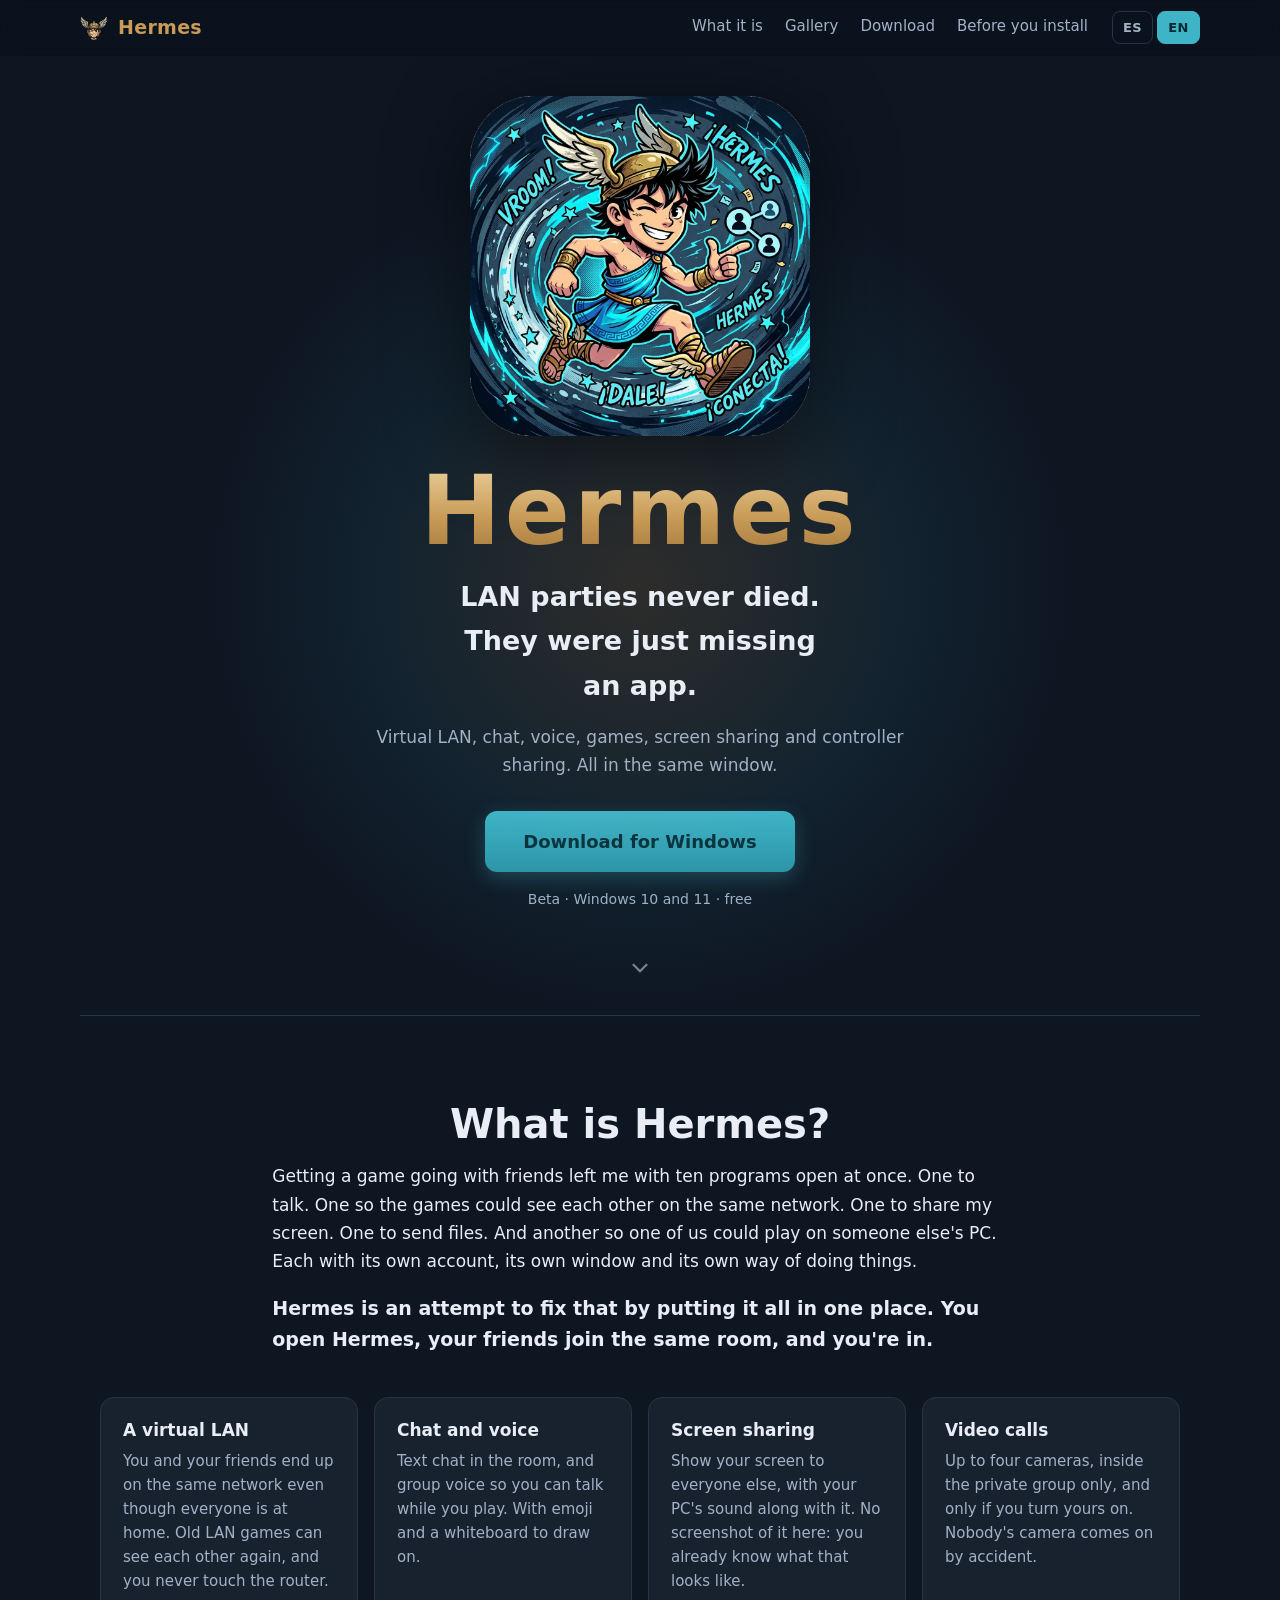
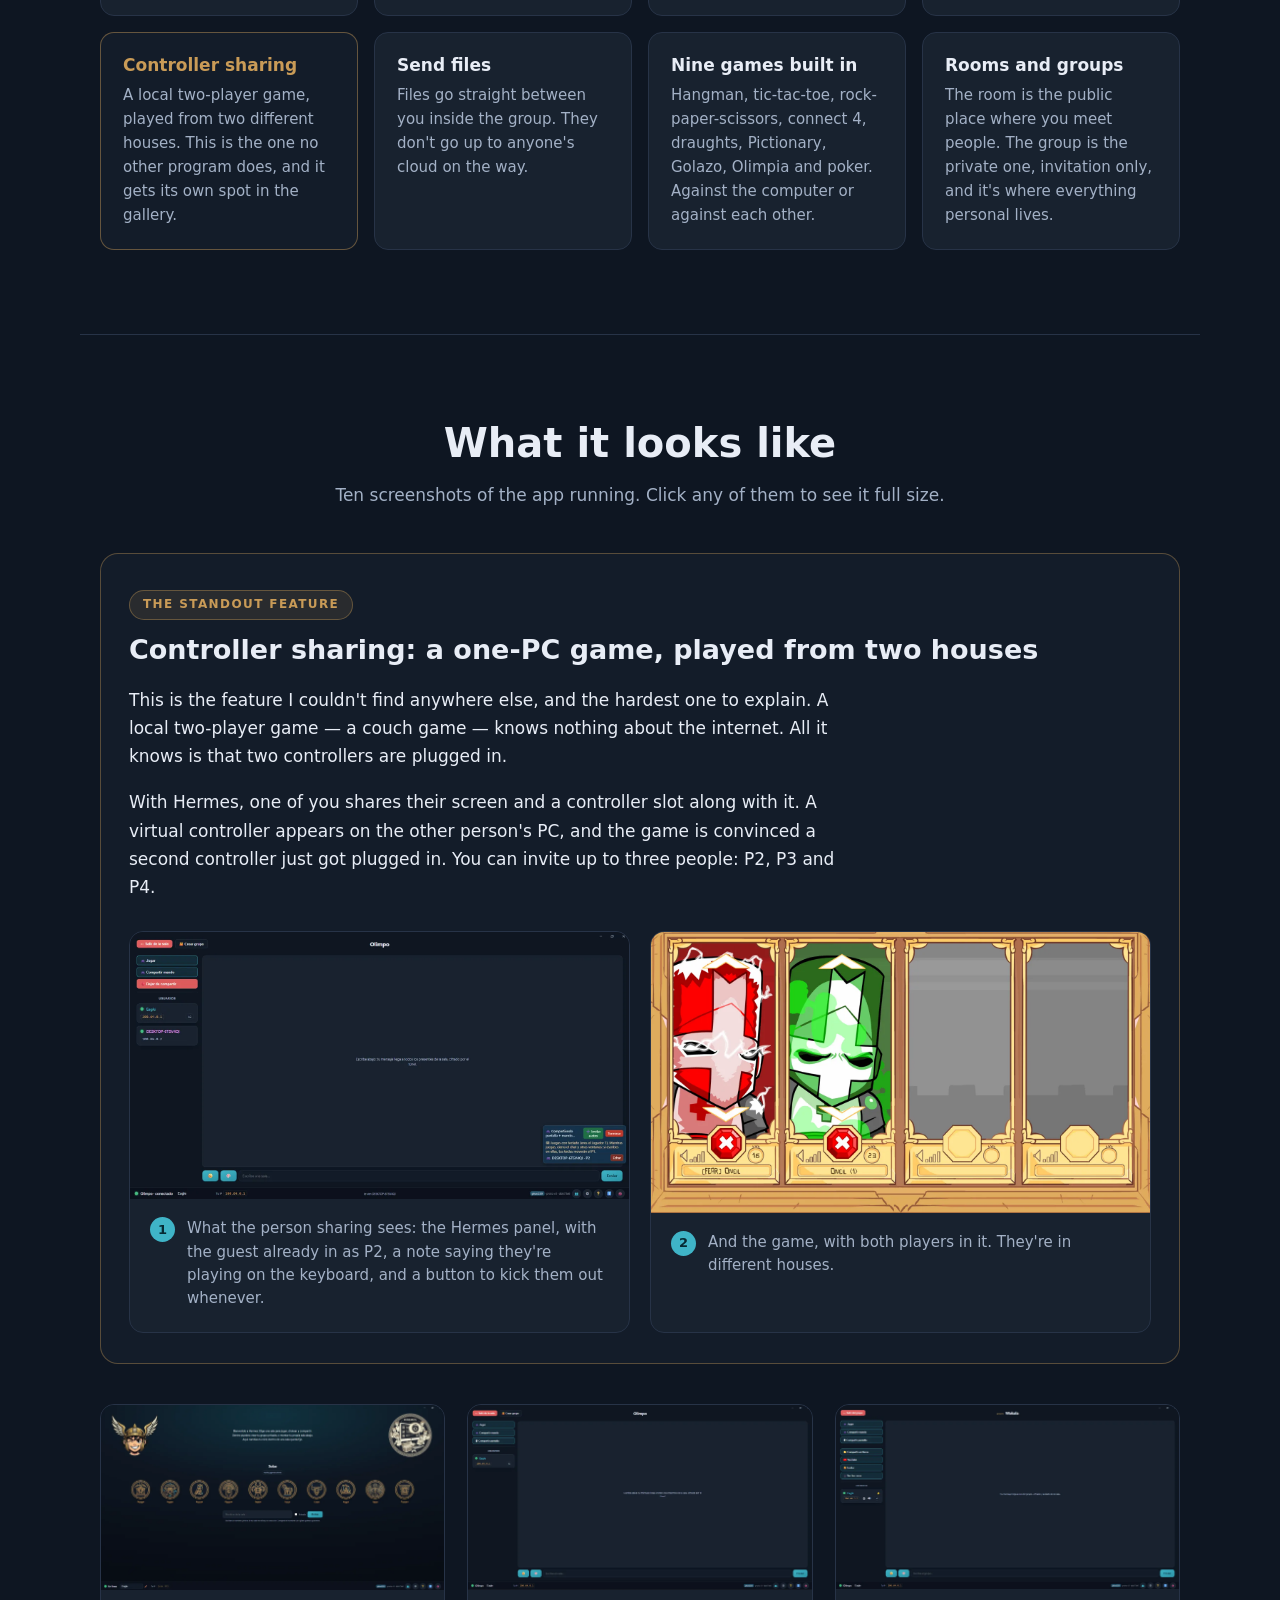
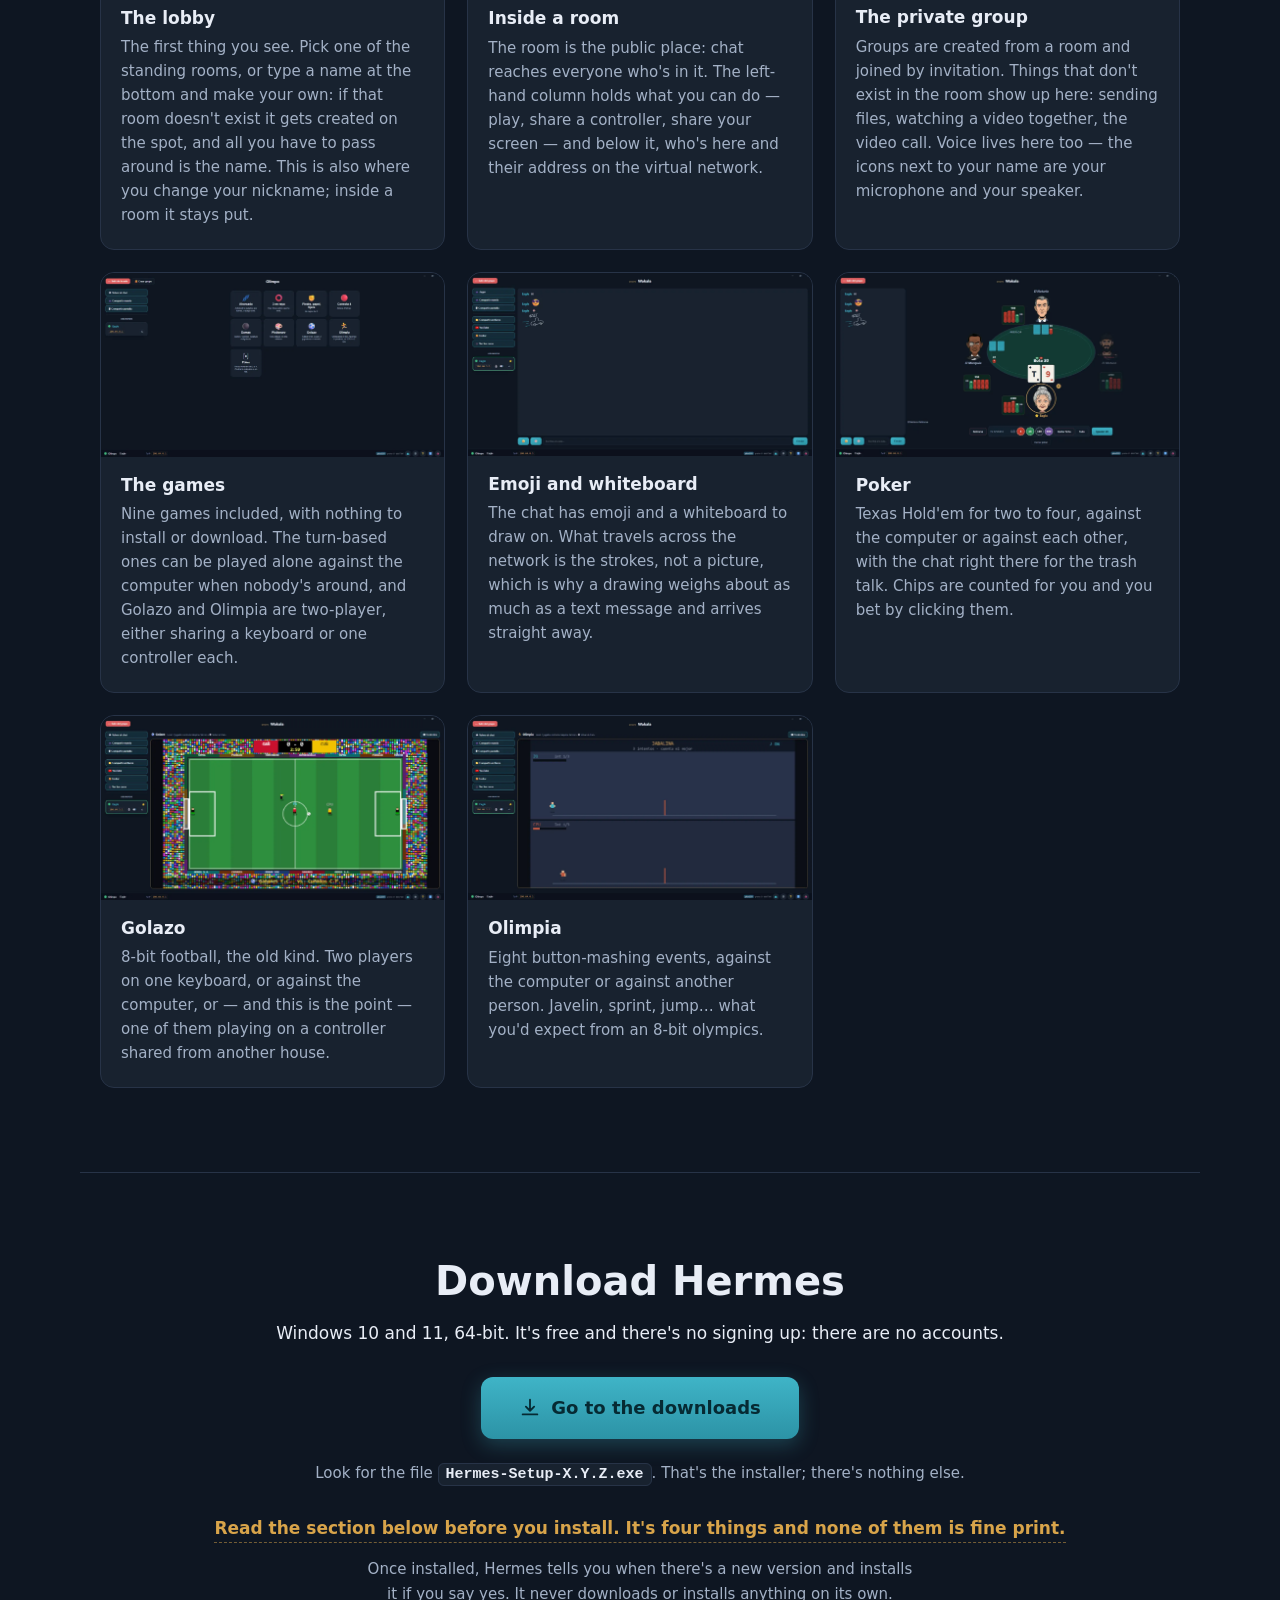
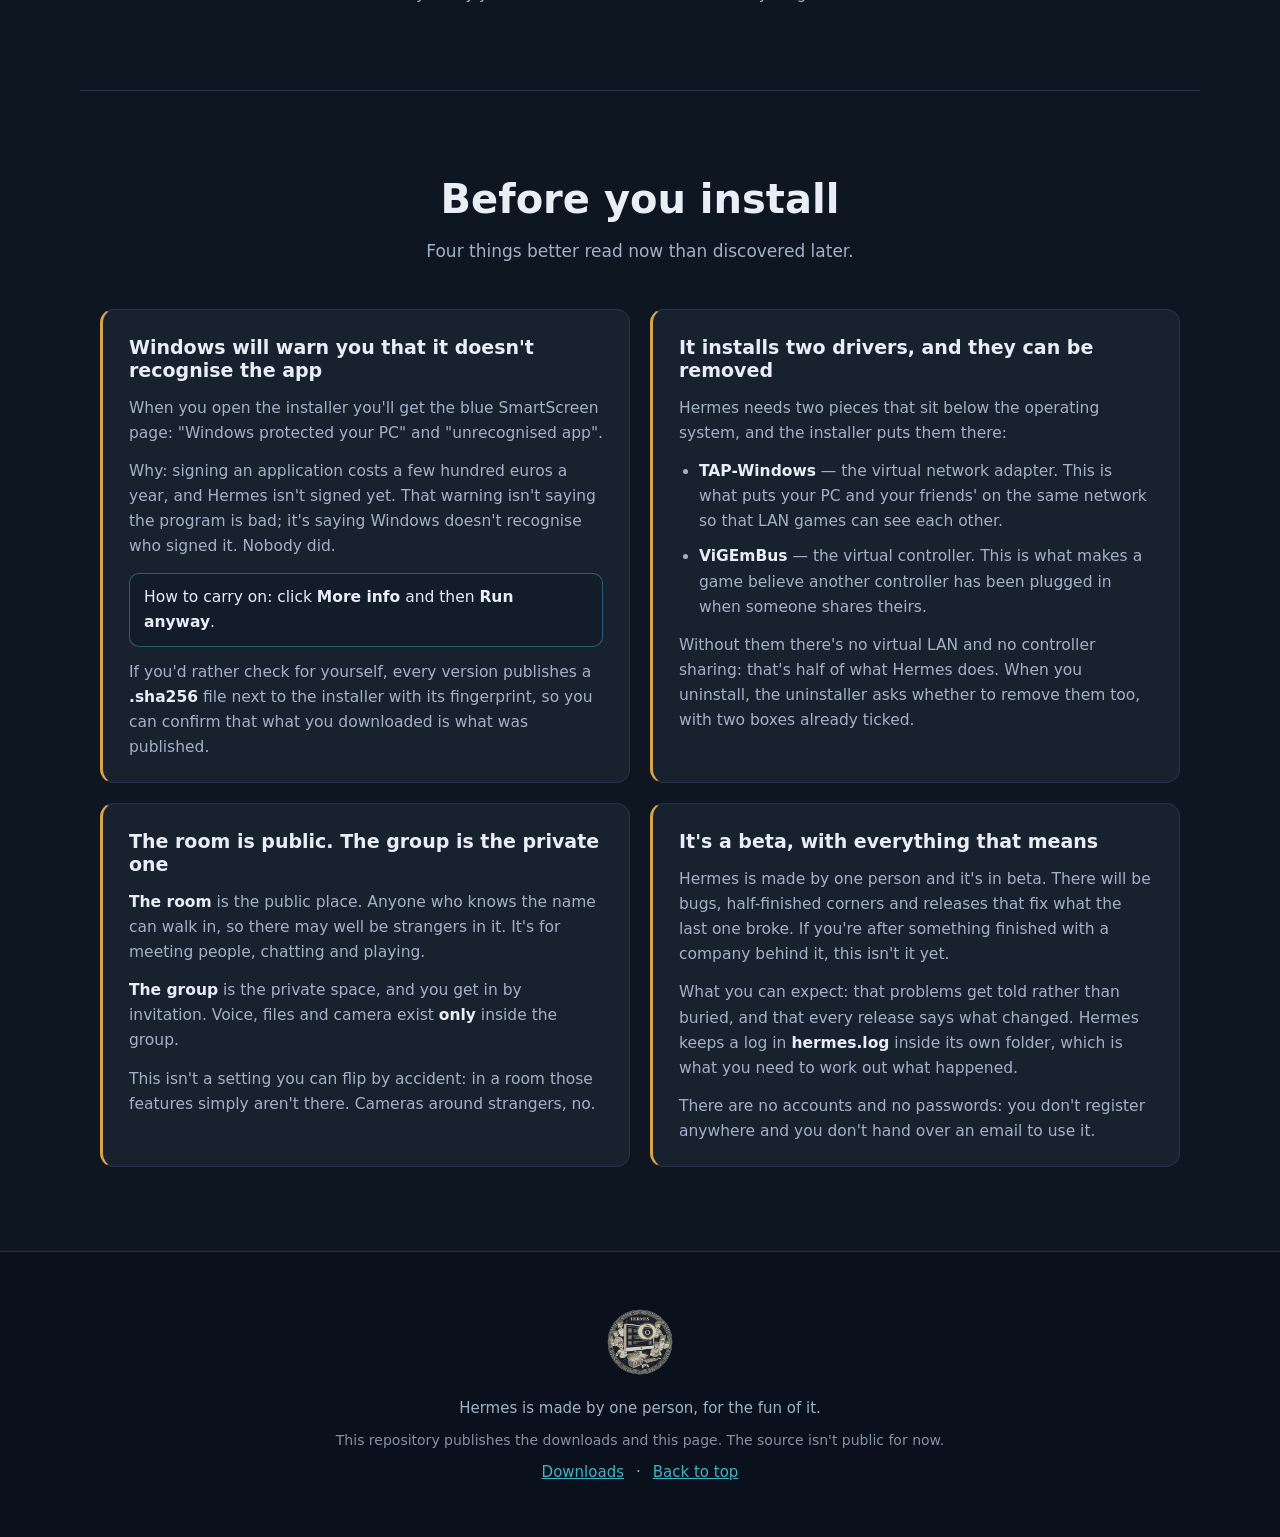
==== index.html @ b113e185 "Add files via upload" ====
<!DOCTYPE html>
<html lang="es">
<head>
<meta charset="utf-8">
<meta name="viewport" content="width=device-width, initial-scale=1">
<title data-t="meta.titulo">Hermes</title>
<meta name="description" data-t-attr="content:meta.descripcion" content="">
<link rel="icon" href="assets/hermes-icon.webp" type="image/webp">
<link rel="stylesheet" href="estilo.css">

<!-- Los idiomas. Añadir uno = copiar un fichero, traducirlo, y añadir una línea aquí y otra
     en la lista IDIOMAS de hermes.js. El marcado de esta página no se toca. -->
<script src="i18n/es.js"></script>
<script src="i18n/en.js"></script>
</head>

<body>

<!-- ============================ BARRA ============================ -->
<header class="barra">
  <a class="barra-marca" href="#inicio">
    <img src="assets/hermes-icon.webp" alt="" width="28" height="24">
    <span>Hermes</span>
  </a>

  <nav class="barra-nav">
    <a href="#que-es"   data-t="nav.quees">Qué es</a>
    <a href="#galeria"  data-t="nav.galeria">Galería</a>
    <a href="#descarga" data-t="nav.descarga">Descarga</a>
    <a href="#saber"    data-t="nav.saber">Antes de instalar</a>
  </nav>

  <div class="barra-idioma" id="selectorIdioma" role="group"
       data-t-attr="aria-label:nav.idioma"></div>
</header>

<main>

<!-- ============================ 1. INICIO ============================ -->
<section id="inicio" class="hero">
  <div class="hero-brillo" aria-hidden="true"></div>

  <img class="hero-img" src="assets/hermes-hero.webp"
       data-t-attr="alt:hero.alt" alt="" width="1100" height="1100" fetchpriority="high">

  <h1 class="hero-titulo">Hermes</h1>
  <p class="hero-claim" data-t="hero.claim">La LAN party no murió. Solo le faltaba una app.</p>
  <p class="hero-sub"   data-t="hero.sub"></p>

  <a class="boton boton-grande" href="#descarga">
    <span data-t="hero.boton">Descargar para Windows</span>
  </a>
  <p class="hero-pie" data-t="hero.pie"></p>

  <a class="hero-bajar" href="#que-es" data-t-attr="aria-label:hero.bajar" aria-label="">
    <svg viewBox="0 0 24 24" width="26" height="26" aria-hidden="true">
      <path d="M6 9l6 6 6-6" fill="none" stroke="currentColor" stroke-width="2"
            stroke-linecap="round" stroke-linejoin="round"/>
    </svg>
  </a>
</section>

<!-- ============================ 2. QUÉ ES ============================ -->
<section id="que-es" class="seccion">
  <h2 data-t="quees.titulo">¿Qué es Hermes?</h2>

  <div class="prosa">
    <p data-t="quees.p1"></p>
    <p class="prosa-remate" data-t="quees.p2"></p>
  </div>

  <ul class="rejilla">
    <li class="pieza"><h3 data-t="quees.red.t"></h3>      <p data-t="quees.red.d"></p></li>
    <li class="pieza"><h3 data-t="quees.voz.t"></h3>      <p data-t="quees.voz.d"></p></li>
    <li class="pieza"><h3 data-t="quees.pantalla.t"></h3> <p data-t="quees.pantalla.d"></p></li>
    <li class="pieza"><h3 data-t="quees.camara.t"></h3>   <p data-t="quees.camara.d"></p></li>
    <li class="pieza pieza-estrella"><h3 data-t="quees.mando.t"></h3><p data-t="quees.mando.d"></p></li>
    <li class="pieza"><h3 data-t="quees.archivos.t"></h3> <p data-t="quees.archivos.d"></p></li>
    <li class="pieza"><h3 data-t="quees.juegos.t"></h3>   <p data-t="quees.juegos.d"></p></li>
    <li class="pieza"><h3 data-t="quees.grupo.t"></h3>    <p data-t="quees.grupo.d"></p></li>
  </ul>
</section>

<!-- ============================ 3. GALERÍA ============================ -->
<section id="galeria" class="seccion">
  <h2 data-t="galeria.titulo">Cómo se ve</h2>
  <p class="seccion-sub" data-t="galeria.sub"></p>

  <!-- LAS DOS DEL MANDO VAN JUNTAS Y EN ESTE ORDEN: primero el panel de Hermes ("esto es lo que
       ves") y luego el juego ("así estáis jugando los dos"). Es la función que no existe en otras
       aplicaciones, así que va destacada y con su propia explicación, no con un pie de foto. -->
  <article class="mando">
    <span class="mando-etiqueta" data-t="gal.mando.etiqueta"></span>
    <h3 data-t="gal.mando.t"></h3>
    <div class="prosa">
      <p data-t="gal.mando.p1"></p>
      <p data-t="gal.mando.p2"></p>
    </div>

    <div class="mando-par">
      <figure class="tarjeta">
        <button class="lupa" data-abre="comparte_mando0" data-pie="gal.mando.a">
          <img src="assets/comparte_mando0.webp" alt="" loading="lazy" width="1400" height="751">
        </button>
        <figcaption><span class="paso">1</span><span data-t="gal.mando.a"></span></figcaption>
      </figure>
      <figure class="tarjeta">
        <button class="lupa" data-abre="comparte_mando" data-pie="gal.mando.b">
          <img src="assets/comparte_mando.webp" alt="" loading="lazy" width="1400" height="788">
        </button>
        <figcaption><span class="paso">2</span><span data-t="gal.mando.b"></span></figcaption>
      </figure>
    </div>
  </article>

  <!-- Las otras ocho. -->
  <div class="galeria">
    <figure class="tarjeta">
      <button class="lupa" data-abre="antesala" data-pie="gal.antesala.d">
        <img src="assets/antesala.webp" alt="" loading="lazy" width="1400" height="751">
      </button>
      <figcaption><h3 data-t="gal.antesala.t"></h3><p data-t="gal.antesala.d"></p></figcaption>
    </figure>

    <figure class="tarjeta">
      <button class="lupa" data-abre="sala" data-pie="gal.sala.d">
        <img src="assets/sala.webp" alt="" loading="lazy" width="1400" height="754">
      </button>
      <figcaption><h3 data-t="gal.sala.t"></h3><p data-t="gal.sala.d"></p></figcaption>
    </figure>

    <figure class="tarjeta">
      <button class="lupa" data-abre="grupo" data-pie="gal.grupo.d">
        <img src="assets/grupo.webp" alt="" loading="lazy" width="1400" height="750">
      </button>
      <figcaption><h3 data-t="gal.grupo.t"></h3><p data-t="gal.grupo.d"></p></figcaption>
    </figure>

    <figure class="tarjeta">
      <button class="lupa" data-abre="juegos" data-pie="gal.juegos.d">
        <img src="assets/juegos.webp" alt="" loading="lazy" width="1400" height="750">
      </button>
      <figcaption><h3 data-t="gal.juegos.t"></h3><p data-t="gal.juegos.d"></p></figcaption>
    </figure>

    <figure class="tarjeta">
      <button class="lupa" data-abre="grupo_pizarra" data-pie="gal.pizarra.d">
        <img src="assets/grupo_pizarra.webp" alt="" loading="lazy" width="1400" height="747">
      </button>
      <figcaption><h3 data-t="gal.pizarra.t"></h3><p data-t="gal.pizarra.d"></p></figcaption>
    </figure>

    <figure class="tarjeta">
      <button class="lupa" data-abre="poker" data-pie="gal.poker.d">
        <img src="assets/poker.webp" alt="" loading="lazy" width="1400" height="751">
      </button>
      <figcaption><h3 data-t="gal.poker.t"></h3><p data-t="gal.poker.d"></p></figcaption>
    </figure>

    <figure class="tarjeta">
      <button class="lupa" data-abre="golazo" data-pie="gal.golazo.d">
        <img src="assets/golazo.webp" alt="" loading="lazy" width="1400" height="749">
      </button>
      <figcaption><h3 data-t="gal.golazo.t"></h3><p data-t="gal.golazo.d"></p></figcaption>
    </figure>

    <figure class="tarjeta">
      <button class="lupa" data-abre="olimpia" data-pie="gal.olimpia.d">
        <img src="assets/olimpia.webp" alt="" loading="lazy" width="1400" height="750">
      </button>
      <figcaption><h3 data-t="gal.olimpia.t"></h3><p data-t="gal.olimpia.d"></p></figcaption>
    </figure>
  </div>
</section>

<!-- ============================ 4. DESCARGA ============================ -->
<section id="descarga" class="seccion seccion-descarga">
  <h2 data-t="descarga.titulo">Descargar Hermes</h2>
  <div class="prosa">
    <p data-t="descarga.p"></p>
  </div>

  <a class="boton boton-grande boton-descarga"
     href="https://github.com/Deivincci/Hermes/releases/latest" rel="noopener">
    <svg viewBox="0 0 24 24" width="22" height="22" aria-hidden="true">
      <path d="M12 3v12m0 0l-4.5-4.5M12 15l4.5-4.5M4 19h16" fill="none" stroke="currentColor"
            stroke-width="2" stroke-linecap="round" stroke-linejoin="round"/>
    </svg>
    <span data-t="descarga.boton">Ir a las descargas</span>
  </a>

  <p class="descarga-fichero" data-t-html="descarga.fichero"></p>
  <p class="descarga-aviso"><a href="#saber" data-t="descarga.aviso"></a></p>
  <p class="descarga-nota" data-t="descarga.actualiza"></p>
</section>

<!-- ============================ 5. ANTES DE INSTALAR ============================ -->
<section id="saber" class="seccion">
  <h2 data-t="saber.titulo">Antes de instalar</h2>
  <p class="seccion-sub" data-t="saber.sub"></p>

  <div class="avisos">
    <article class="aviso">
      <h3 data-t="saber.smart.t"></h3>
      <p data-t="saber.smart.p1"></p>
      <p data-t="saber.smart.p2"></p>
      <p class="aviso-como" data-t-html="saber.smart.p3"></p>
      <p data-t-html="saber.smart.p4"></p>
    </article>

    <article class="aviso">
      <h3 data-t="saber.drivers.t"></h3>
      <p data-t="saber.drivers.p1"></p>
      <ul class="aviso-lista">
        <li data-t-html="saber.drivers.tap"></li>
        <li data-t-html="saber.drivers.vigem"></li>
      </ul>
      <p data-t="saber.drivers.p2"></p>
    </article>

    <article class="aviso">
      <h3 data-t="saber.privacidad.t"></h3>
      <p data-t-html="saber.privacidad.p1"></p>
      <p data-t-html="saber.privacidad.p2"></p>
      <p data-t="saber.privacidad.p3"></p>
    </article>

    <article class="aviso">
      <h3 data-t="saber.beta.t"></h3>
      <p data-t="saber.beta.p1"></p>
      <p data-t-html="saber.beta.p2"></p>
      <p data-t="saber.beta.p3"></p>
    </article>
  </div>
</section>

</main>

<!-- ============================ PIE ============================ -->
<footer class="pie">
  <img src="assets/hermes-emblema.webp" alt="" width="72" height="72" loading="lazy">
  <p data-t="pie.hecho"></p>
  <p class="pie-repo" data-t="pie.repo"></p>
  <p class="pie-enlaces">
    <a href="https://github.com/Deivincci/Hermes/releases" rel="noopener" data-t="pie.releases"></a>
    <span aria-hidden="true">·</span>
    <a href="#inicio" data-t="pie.arriba"></a>
  </p>
</footer>

<!-- ============================ VISOR ============================ -->
<div class="visor" id="visor" hidden>
  <button class="visor-cerrar" id="visorCerrar" data-t-attr="aria-label:visor.cerrar" aria-label="">&times;</button>
  <button class="visor-flecha visor-antes" id="visorAntes" data-t-attr="aria-label:visor.anterior" aria-label="">&#8249;</button>
  <button class="visor-flecha visor-luego" id="visorLuego" data-t-attr="aria-label:visor.siguiente" aria-label="">&#8250;</button>
  <figure class="visor-caja">
    <img id="visorImg" src="" alt="">
    <figcaption id="visorPie"></figcaption>
  </figure>
</div>

<script src="hermes.js"></script>
</body>
</html>
---- estilo.css ----
/* Hermes — la página. CSS a pelo, sin framework.
   =============================================================================
   La paleta NO se ha inventado aquí: son los mismos tokens de la aplicación
   (gui/frontend/dist/app.css), para que quien llegue de la web a Hermes vea la
   misma casa. Navy tinta de fondo, teal Egeo para lo que se pincha, bronce solo
   para la marca.
   ============================================================================= */

:root {
  /* Superficies */
  --bg:     #0E1622;
  --bar:    #0B111C;
  --card:   #18222F;
  --raised: #131C29;
  --hover:  #1E2A3D;

  /* Texto y líneas */
  --fg:    #E8EDF6;
  --muted: #A3B1C6;
  --line:  #273347;

  /* Acento e insignia */
  --accent:      #3FB4C7;
  --accent-deep: #2C93A6;
  --accent-soft: rgba(63, 180, 199, 0.14);
  --accent-line: rgba(63, 180, 199, 0.45);
  --on-accent:   #062A33;
  --brand:       #C99B57;
  --wait:        #d8a44a;

  --ancho: 1120px;
  --radio: 14px;
  --sombra: 0 10px 30px rgba(0, 0, 0, .45);

  --fuente: "Segoe UI", system-ui, -apple-system, "Helvetica Neue", Arial, sans-serif;
}

* { box-sizing: border-box; }

html { scroll-behavior: smooth; }
/* Las anclas quedan por debajo de la barra si no se aparta el destino. */
section { scroll-margin-top: 76px; }

body {
  margin: 0;
  background: var(--bg);
  color: var(--fg);
  font-family: var(--fuente);
  font-size: 17px;
  line-height: 1.65;
  -webkit-font-smoothing: antialiased;
}
body.con-visor { overflow: hidden; }

img { max-width: 100%; height: auto; display: block; }

a { color: var(--accent); }

h1, h2, h3 { line-height: 1.2; margin: 0; }

/* Foco visible en todo lo que se pincha o se tabula: la página se puede recorrer
   entera con el teclado, y si no se ve dónde estás, no se puede. */
a:focus-visible, button:focus-visible {
  outline: 2px solid var(--accent);
  outline-offset: 3px;
  border-radius: 6px;
}

/* ============================ BARRA ============================ */
.barra {
  position: sticky; top: 0; z-index: 40;
  display: flex; align-items: center; gap: 24px;
  padding: 10px max(20px, calc((100% - var(--ancho)) / 2));
  background: rgba(11, 17, 28, .72);
  backdrop-filter: blur(10px);
  border-bottom: 1px solid transparent;
  transition: background .2s, border-color .2s;
}
.barra-pegada {
  background: rgba(11, 17, 28, .94);
  border-bottom-color: var(--line);
}
.barra-marca {
  display: flex; align-items: center; gap: 10px;
  font-weight: 700; font-size: 19px; letter-spacing: .3px;
  color: var(--brand); text-decoration: none;
  margin-right: auto;
}
.barra-marca img { border-radius: 6px; }

.barra-nav { display: flex; gap: 22px; flex-wrap: wrap; }
.barra-nav a {
  color: var(--muted); text-decoration: none; font-size: 15px;
  padding: 4px 0; border-bottom: 2px solid transparent;
  transition: color .15s, border-color .15s;
}
.barra-nav a:hover { color: var(--fg); }
.barra-nav a.es-la-actual { color: var(--fg); border-bottom-color: var(--accent); }

.barra-idioma { display: flex; gap: 4px; }
.barra-idioma button {
  font: inherit; font-size: 13px; font-weight: 700; letter-spacing: .5px;
  padding: 5px 10px; cursor: pointer;
  color: var(--muted); background: transparent;
  border: 1px solid var(--line); border-radius: 8px;
  transition: all .15s;
}
.barra-idioma button:hover { color: var(--fg); border-color: var(--accent-line); }
.barra-idioma button.es-el-activo {
  color: var(--on-accent); background: var(--accent); border-color: var(--accent);
}

/* ============================ BOTONES ============================ */
.boton {
  display: inline-flex; align-items: center; gap: 10px;
  padding: 14px 30px;
  font-size: 17px; font-weight: 700; text-decoration: none;
  color: var(--on-accent);
  background: linear-gradient(180deg, var(--accent), var(--accent-deep));
  border: none; border-radius: 12px;
  box-shadow: 0 6px 20px rgba(63, 180, 199, .28);
  transition: transform .15s, box-shadow .15s;
}
.boton:hover { transform: translateY(-2px); box-shadow: 0 10px 26px rgba(63, 180, 199, .38); }
.boton-grande { padding: 16px 38px; font-size: 18px; }

/* ============================ 1. INICIO ============================ */
.hero {
  position: relative;
  min-height: calc(100vh - 58px);
  display: flex; flex-direction: column; align-items: center; justify-content: center;
  text-align: center;
  padding: 40px 20px 90px;
  overflow: hidden;
}
/* El halo de detrás del emblema. Decorativo y nada más: aria-hidden en el HTML. */
.hero-brillo {
  position: absolute; top: 8%; left: 50%; transform: translateX(-50%);
  width: min(900px, 120vw); aspect-ratio: 1;
  background: radial-gradient(circle, rgba(201, 155, 87, .17) 0%, rgba(63, 180, 199, .08) 42%, transparent 68%);
  pointer-events: none;
}
.hero-img {
  position: relative;
  width: min(340px, 62vw); height: auto;
  filter: drop-shadow(0 14px 40px rgba(0, 0, 0, .55));
  margin-bottom: 18px;
}
.hero-titulo {
  position: relative;
  font-size: clamp(52px, 11vw, 96px);
  font-weight: 800; letter-spacing: 4px;
  background: linear-gradient(180deg, #F0D9A8, var(--brand) 55%, #9A7136);
  -webkit-background-clip: text; background-clip: text;
  color: transparent;
  margin-bottom: 6px;
}
.hero-claim {
  position: relative;
  font-size: clamp(20px, 3.2vw, 27px); font-weight: 600;
  margin: 0 0 14px; max-width: 20ch;
}
.hero-sub {
  position: relative;
  color: var(--muted); max-width: 54ch; margin: 0 0 32px;
}
.hero-pie { color: var(--muted); font-size: 14px; margin-top: 16px; }

.hero-bajar {
  position: absolute; bottom: 26px; left: 50%; transform: translateX(-50%);
  color: var(--muted); opacity: .7;
  animation: respira 2.4s ease-in-out infinite;
}
@keyframes respira {
  0%, 100% { transform: translate(-50%, 0); }
  50%      { transform: translate(-50%, 7px); }
}

/* ============================ SECCIONES ============================ */
.seccion {
  max-width: var(--ancho);
  margin: 0 auto;
  padding: 84px 20px;
  border-top: 1px solid var(--line);
}
.seccion h2 {
  font-size: clamp(28px, 4.5vw, 40px);
  text-align: center;
  margin-bottom: 14px;
}
.seccion-sub {
  text-align: center; color: var(--muted);
  margin: 0 auto 44px; max-width: 60ch;
}

.prosa { max-width: 68ch; margin: 0 auto 42px; }
.prosa p { margin: 0 0 18px; }
.prosa-remate { font-size: 19px; color: var(--fg); font-weight: 600; }

/* ---- Las piezas de "qué es" ---- */
.rejilla {
  list-style: none; margin: 0; padding: 0;
  display: grid; gap: 16px;
  grid-template-columns: repeat(auto-fit, minmax(258px, 1fr));
}
.pieza {
  background: var(--card);
  border: 1px solid var(--line);
  border-radius: var(--radio);
  padding: 22px;
  transition: border-color .18s, transform .18s;
}
.pieza:hover { border-color: var(--accent-line); transform: translateY(-3px); }
.pieza h3 { font-size: 17px; margin-bottom: 8px; }
.pieza p { margin: 0; color: var(--muted); font-size: 15px; line-height: 1.6; }
/* Compartir mando destaca porque es lo que no tiene nadie más. */
.pieza-estrella { border-color: rgba(201, 155, 87, .45); background: var(--raised); }
.pieza-estrella h3 { color: var(--brand); }

/* ============================ 3. GALERÍA ============================ */
.tarjeta {
  margin: 0;
  background: var(--card);
  border: 1px solid var(--line);
  border-radius: var(--radio);
  overflow: hidden;
  transition: border-color .18s, transform .18s, box-shadow .18s;
}
.tarjeta:hover {
  border-color: var(--accent-line);
  transform: translateY(-3px);
  box-shadow: var(--sombra);
}
/* El botón que envuelve la imagen: existe para que la captura se pueda abrir con
   el teclado además de con el ratón. No debe parecer un botón. */
.lupa {
  display: block; width: 100%; padding: 0; margin: 0;
  background: #0a1017; border: 0; cursor: zoom-in;
}
.lupa img { width: 100%; }

.tarjeta figcaption { padding: 18px 20px 22px; }
.tarjeta figcaption h3 { font-size: 17px; margin-bottom: 7px; }
.tarjeta figcaption p { margin: 0; color: var(--muted); font-size: 15px; line-height: 1.6; }

.galeria {
  display: grid; gap: 22px;
  grid-template-columns: repeat(auto-fit, minmax(330px, 1fr));
}

/* ---- El bloque destacado de compartir mando ---- */
.mando {
  position: relative;
  background: var(--raised);
  border: 1px solid rgba(201, 155, 87, .38);
  border-radius: 18px;
  padding: 34px 28px 30px;
  margin-bottom: 40px;
}
.mando-etiqueta {
  display: inline-block;
  font-size: 12px; font-weight: 800; letter-spacing: 1.4px; text-transform: uppercase;
  color: var(--brand);
  background: rgba(201, 155, 87, .12);
  border: 1px solid rgba(201, 155, 87, .38);
  border-radius: 999px;
  padding: 4px 13px; margin-bottom: 14px;
}
.mando h3 { font-size: clamp(21px, 3vw, 27px); margin-bottom: 20px; }
.mando .prosa { margin-left: 0; margin-bottom: 30px; }

/* Las dos capturas, en este orden y a la misma altura: son una secuencia. */
.mando-par {
  display: grid; gap: 20px;
  grid-template-columns: repeat(auto-fit, minmax(320px, 1fr));
}
.mando-par figcaption {
  display: flex; gap: 12px; align-items: flex-start;
  color: var(--muted); font-size: 15px; line-height: 1.55;
}
.paso {
  flex: 0 0 auto;
  width: 25px; height: 25px; border-radius: 50%;
  display: grid; place-items: center;
  font-size: 13px; font-weight: 800;
  color: var(--on-accent); background: var(--accent);
}

/* ============================ 4. DESCARGA ============================ */
.seccion-descarga { text-align: center; }
.seccion-descarga .prosa { margin-bottom: 30px; }
.boton-descarga { margin-bottom: 22px; }

.descarga-fichero { color: var(--muted); font-size: 15px; margin: 0 0 26px; }
.descarga-fichero b {
  color: var(--fg); font-family: Consolas, "Courier New", monospace; font-weight: 600;
  background: var(--card); border: 1px solid var(--line); border-radius: 6px;
  padding: 2px 7px;
}
.descarga-aviso { margin: 0 0 14px; }
.descarga-aviso a {
  display: inline-block;
  color: var(--wait); text-decoration: none; font-weight: 600;
  border-bottom: 1px dashed rgba(216, 164, 74, .5);
}
.descarga-aviso a:hover { border-bottom-style: solid; }
.descarga-nota { color: var(--muted); font-size: 15px; max-width: 58ch; margin: 0 auto; }

/* ============================ 5. ANTES DE INSTALAR ============================ */
.avisos { display: grid; gap: 20px; grid-template-columns: repeat(auto-fit, minmax(370px, 1fr)); }
.aviso {
  background: var(--card);
  border: 1px solid var(--line);
  border-left: 3px solid var(--wait);
  border-radius: var(--radio);
  padding: 26px 26px 22px;
}
.aviso h3 { font-size: 19px; margin-bottom: 14px; color: var(--fg); }
.aviso p { margin: 0 0 13px; color: var(--muted); font-size: 15.5px; line-height: 1.62; }
.aviso p:last-child { margin-bottom: 0; }
.aviso b { color: var(--fg); font-weight: 600; }
/* El "cómo seguir" es la frase que la gente viene a buscar: que se vea de un vistazo. */
.aviso-como {
  background: var(--raised);
  border: 1px solid var(--accent-line);
  border-radius: 10px;
  padding: 11px 14px;
  color: var(--fg) !important;
}
.aviso-lista { margin: 0 0 13px; padding-left: 20px; }
.aviso-lista li { color: var(--muted); font-size: 15.5px; line-height: 1.62; margin-bottom: 10px; }

/* ============================ PIE ============================ */
.pie {
  text-align: center;
  padding: 54px 20px 44px;
  border-top: 1px solid var(--line);
  background: var(--bar);
  color: var(--muted);
  font-size: 15px;
}
.pie img { margin: 0 auto 18px; opacity: .85; border-radius: 50%; }
.pie p { margin: 0 0 8px; }
.pie-repo { font-size: 14px; opacity: .8; }
.pie-enlaces { margin-top: 18px; display: flex; gap: 12px; justify-content: center; }

/* ============================ VISOR ============================ */
.visor {
  position: fixed; inset: 0; z-index: 90;
  background: rgba(6, 10, 16, .93);
  display: flex; align-items: center; justify-content: center;
  padding: 40px 64px;
}
.visor[hidden] { display: none; }
.visor-caja { margin: 0; max-width: 1400px; width: 100%; }
.visor-caja img {
  width: 100%; max-height: 78vh; object-fit: contain;
  border-radius: 10px; border: 1px solid var(--line);
}
.visor-caja figcaption {
  color: var(--muted); font-size: 15px; text-align: center;
  margin-top: 16px; max-width: 78ch; margin-inline: auto;
}
.visor-cerrar, .visor-flecha {
  position: absolute;
  background: rgba(24, 34, 47, .85);
  color: var(--fg);
  border: 1px solid var(--line); border-radius: 10px;
  cursor: pointer; font-family: var(--fuente);
  display: grid; place-items: center;
  transition: background .15s, border-color .15s;
}
.visor-cerrar:hover, .visor-flecha:hover { background: var(--hover); border-color: var(--accent-line); }
.visor-cerrar { top: 18px; right: 18px; width: 42px; height: 42px; font-size: 27px; line-height: 1; }
.visor-flecha { top: 50%; transform: translateY(-50%); width: 44px; height: 68px; font-size: 34px; line-height: 1; }
.visor-antes { left: 12px; }
.visor-luego { right: 12px; }

/* ============================ PANTALLAS ESTRECHAS ============================ */
@media (max-width: 760px) {
  body { font-size: 16px; }
  .barra { gap: 12px; padding: 9px 14px; flex-wrap: wrap; }
  .barra-marca { font-size: 17px; }
  .barra-nav { order: 3; width: 100%; gap: 16px; justify-content: center; font-size: 14px; }
  .seccion { padding: 60px 16px; }
  .hero { min-height: auto; padding: 50px 16px 70px; }
  .hero-img { width: min(230px, 58vw); }
  .mando { padding: 26px 18px 22px; }
  .visor { padding: 60px 12px 20px; }
  .visor-flecha { top: auto; bottom: 14px; transform: none; width: 54px; height: 44px; }
  .visor-caja img { max-height: 62vh; }
}

/* Quien haya pedido menos movimiento en su sistema, que no lo tenga. */
@media (prefers-reduced-motion: reduce) {
  html { scroll-behavior: auto; }
  * { animation-duration: .001ms !important; transition-duration: .001ms !important; }
}
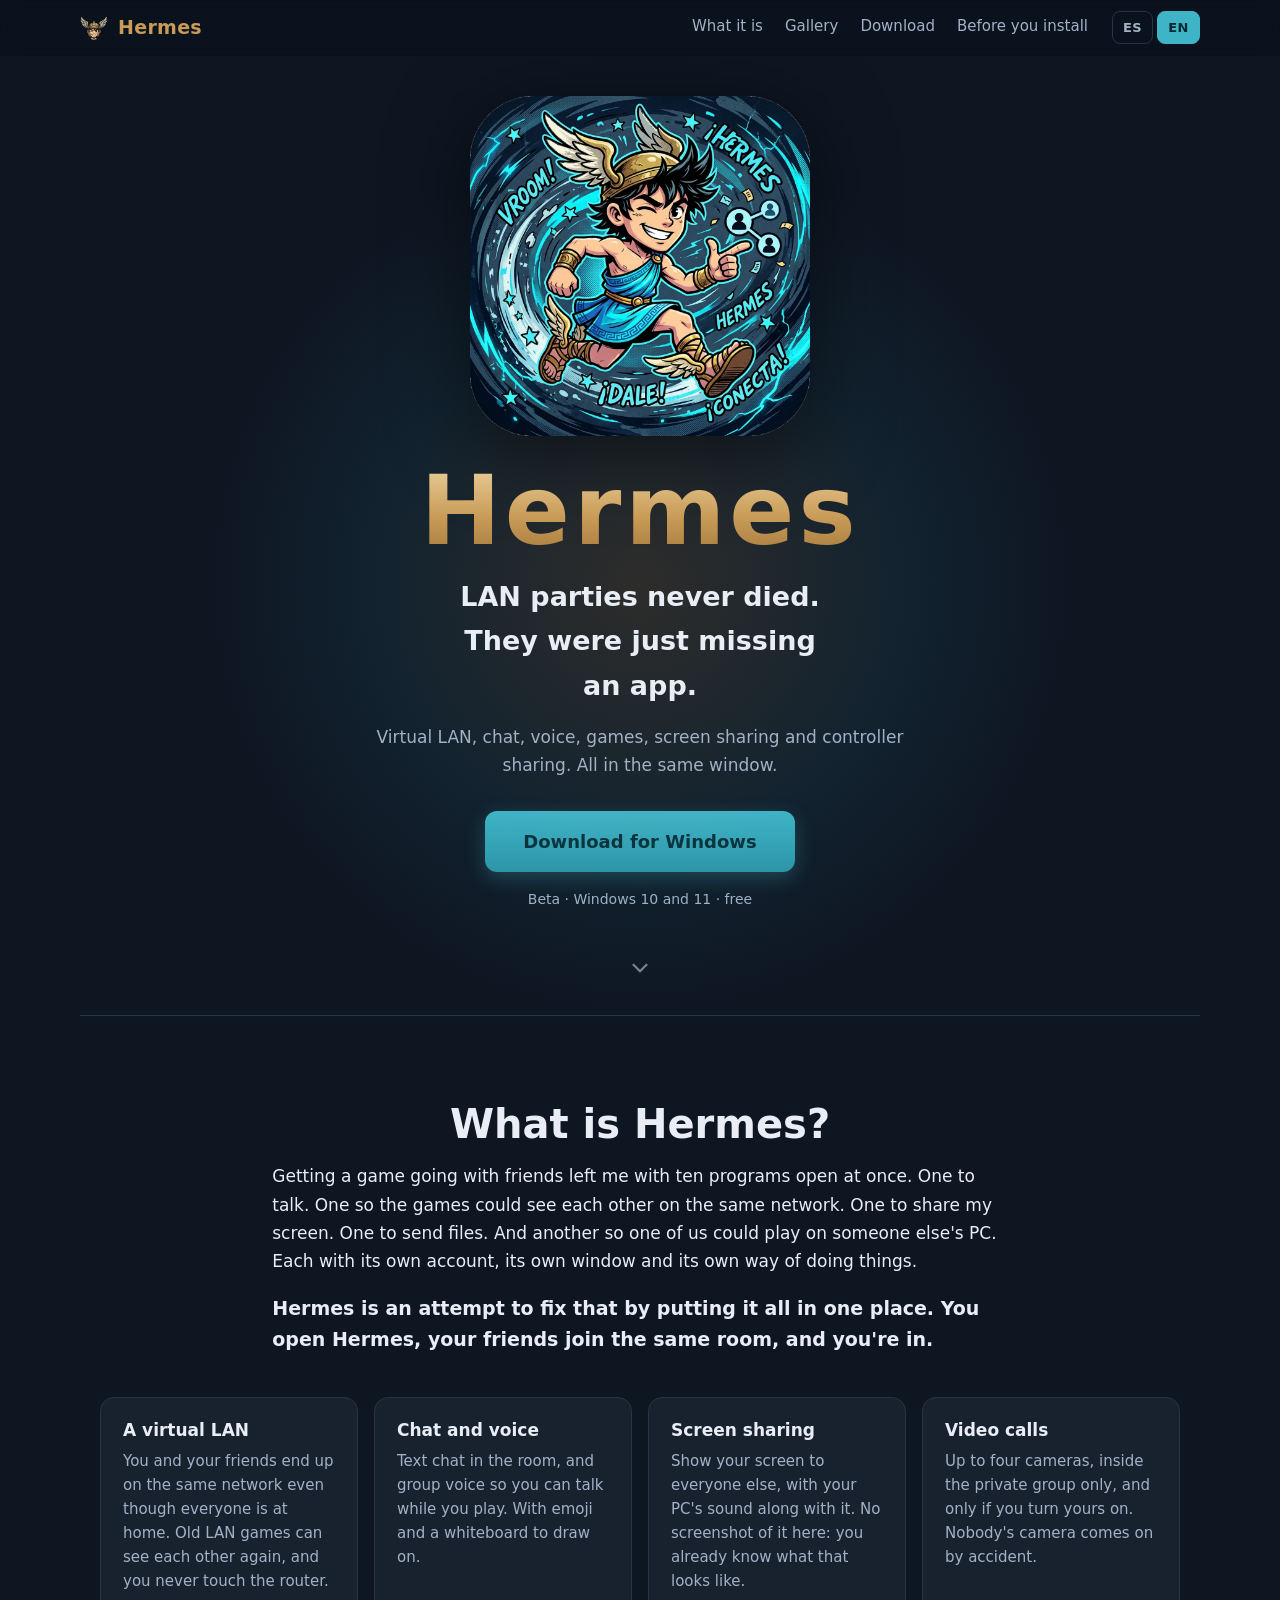
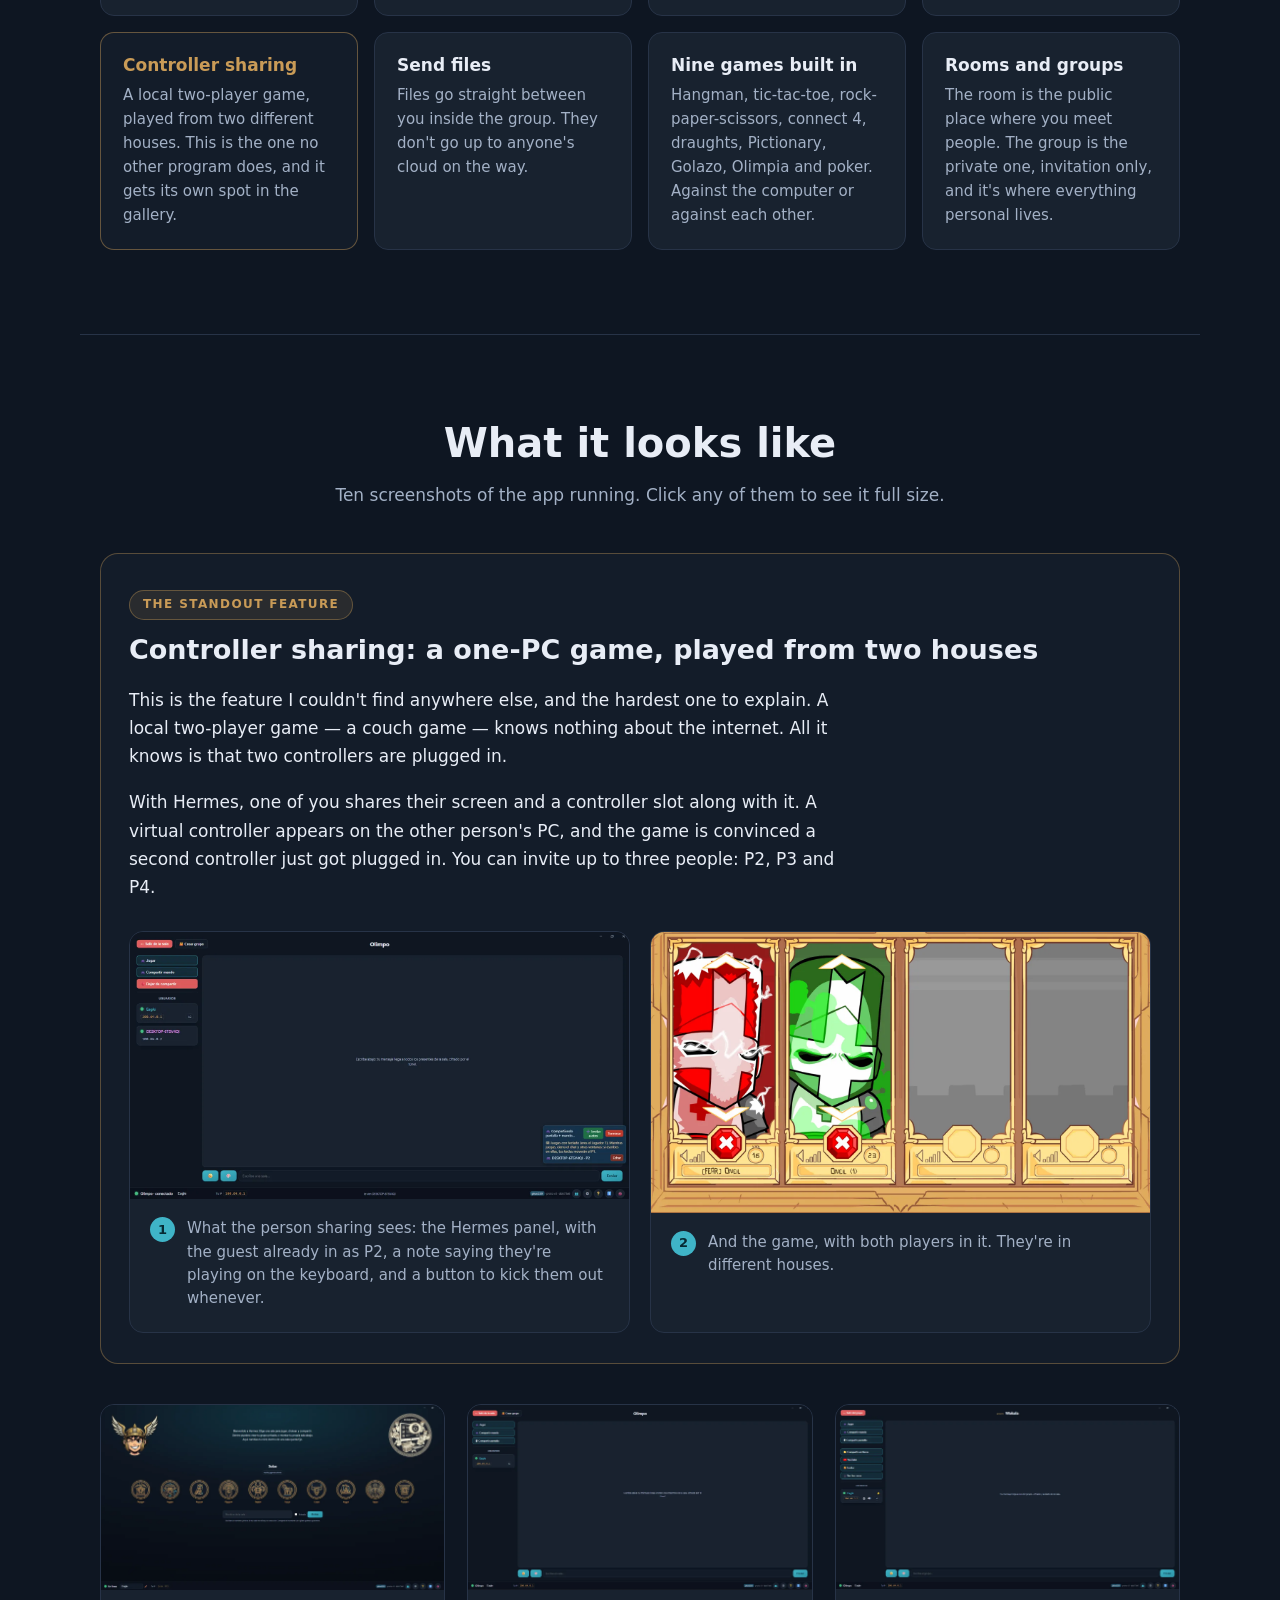
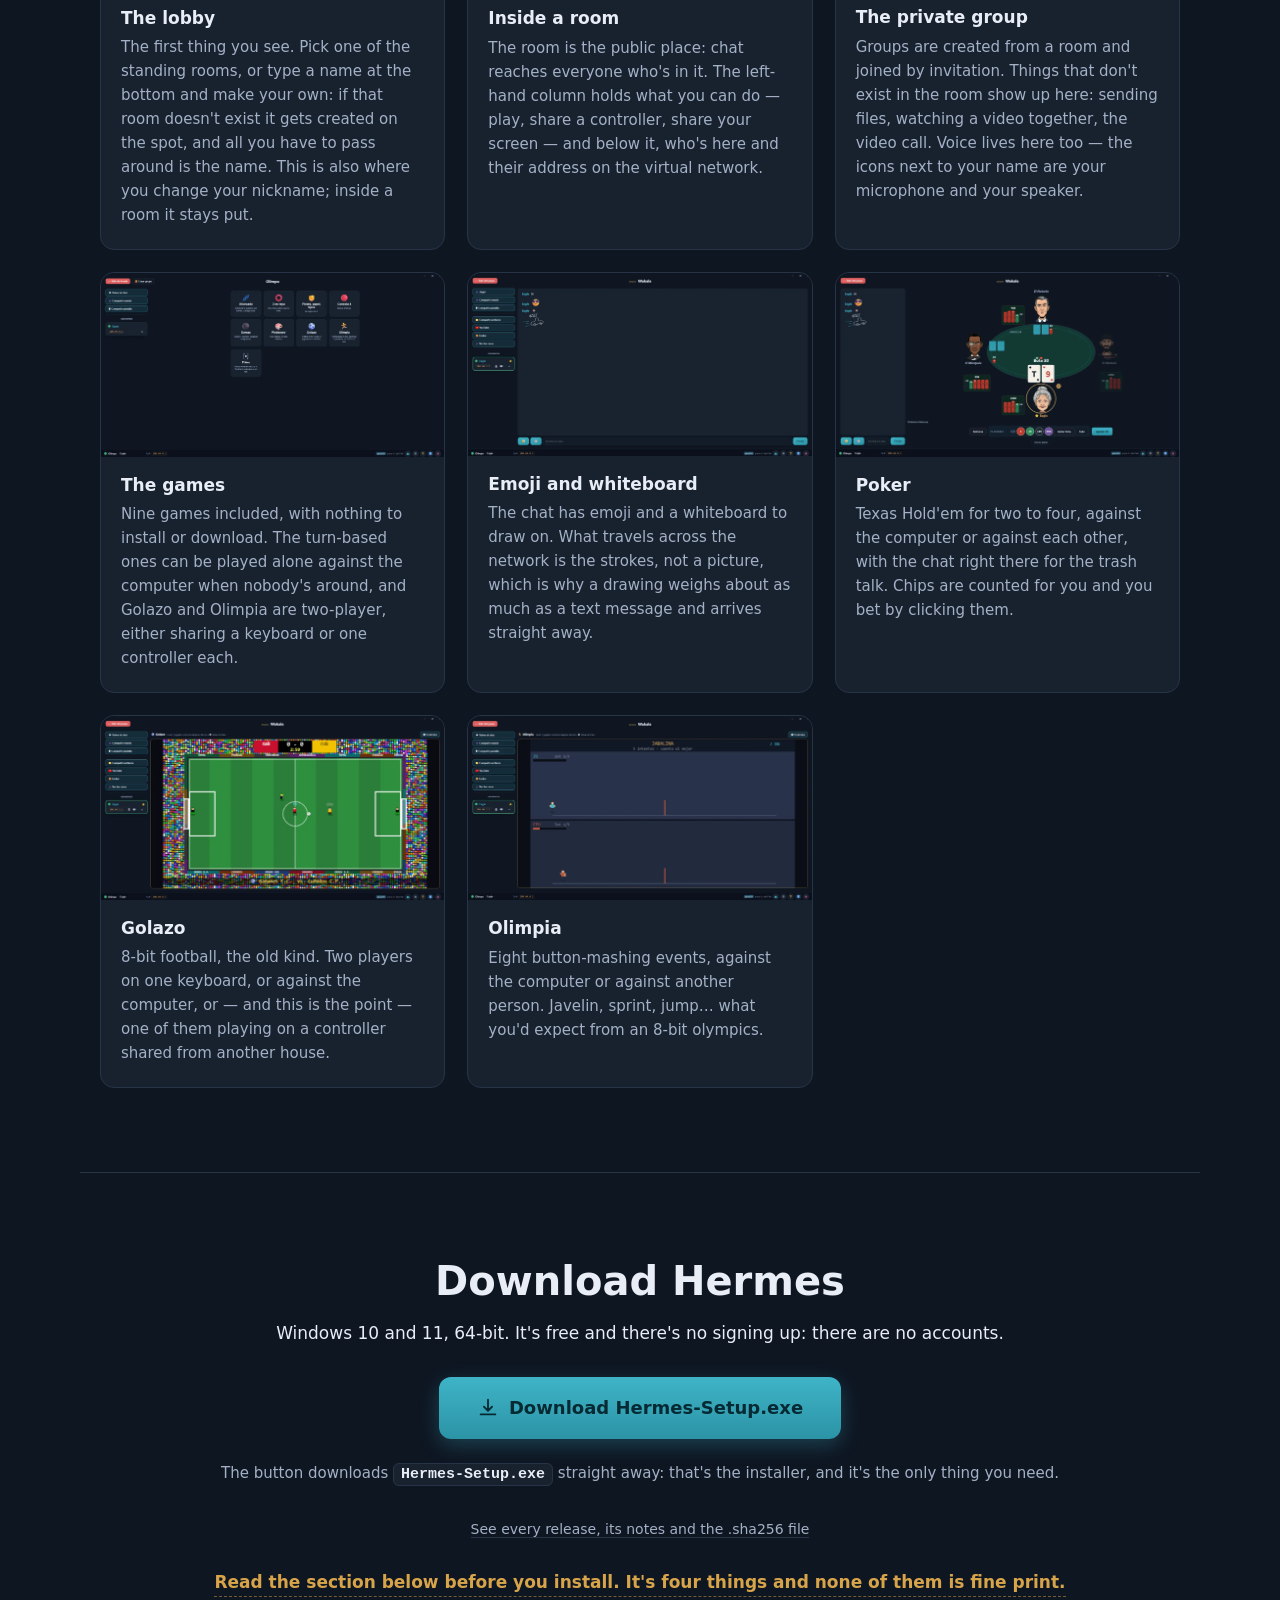
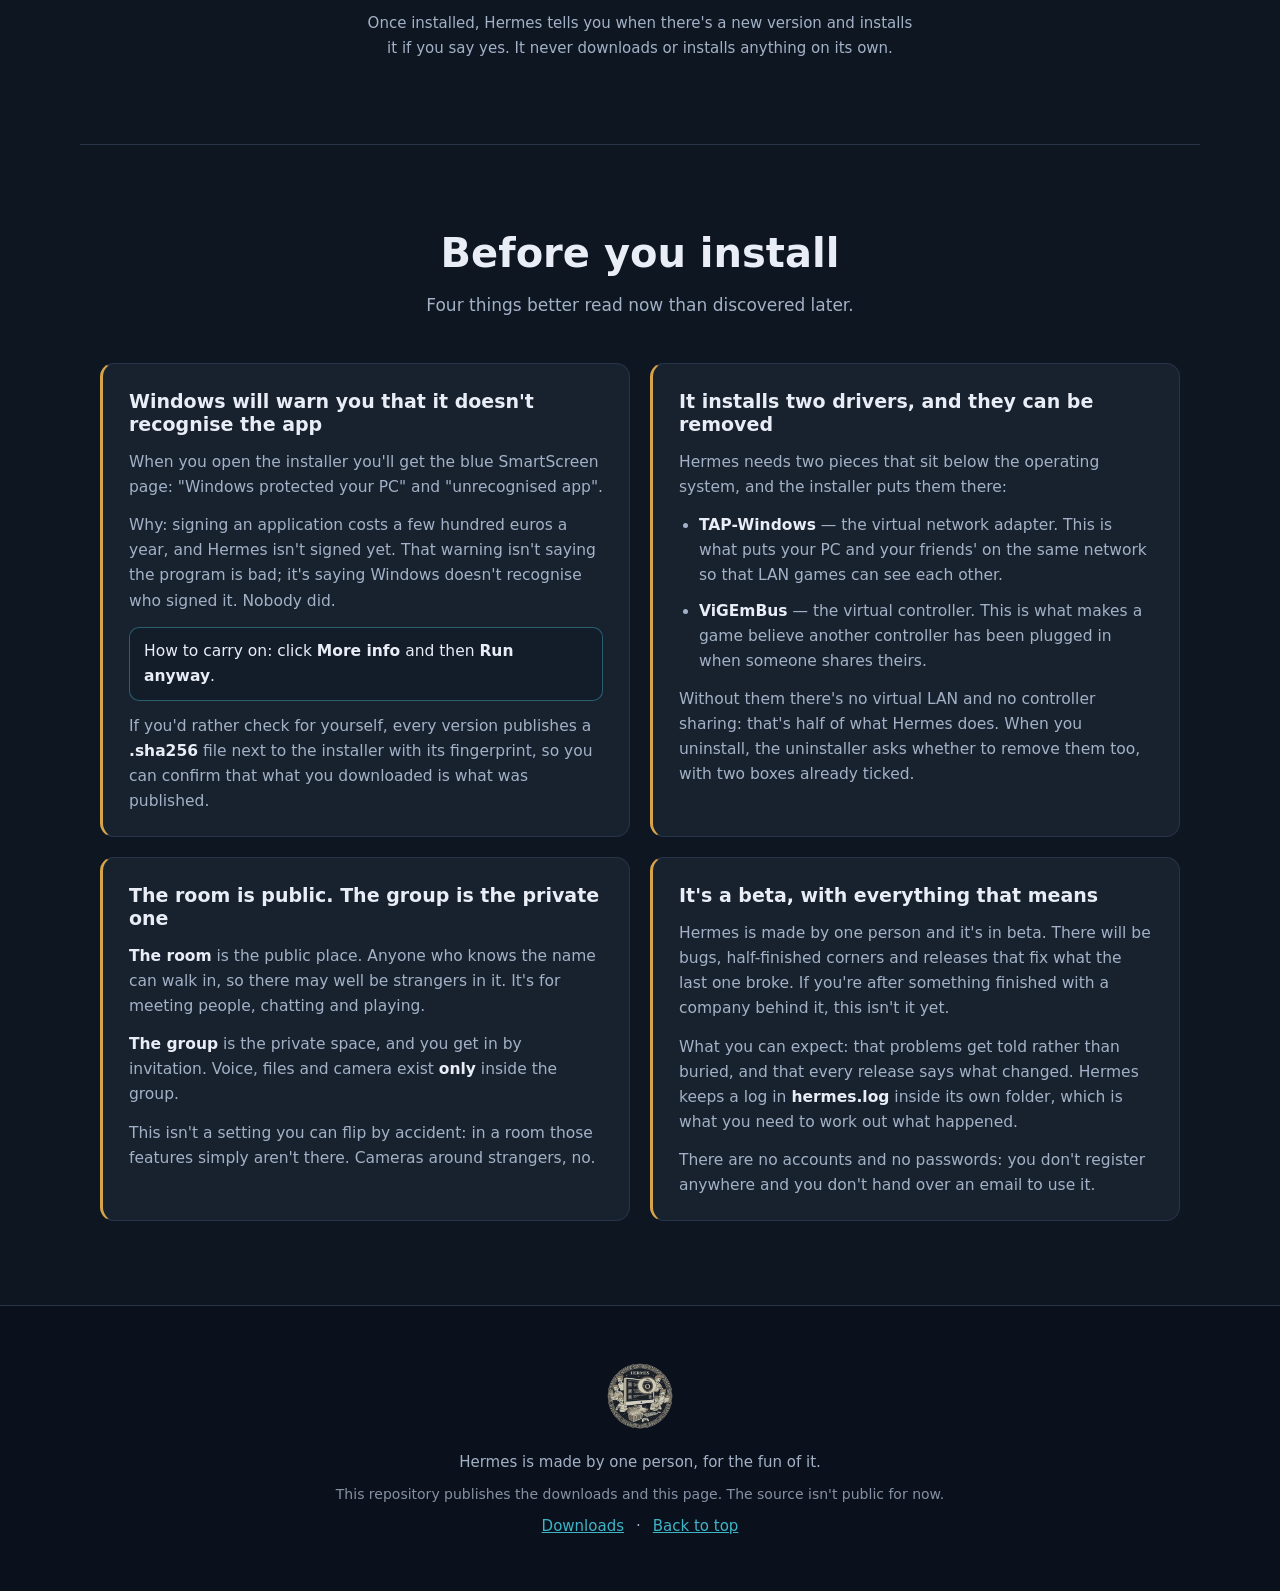
==== commit 6e57e42b: "Add files via upload" ====
--- a/index.html
+++ b/index.html
@@ -180,16 +180,22 @@
     <p data-t="descarga.p"></p>
   </div>
 
+  <!-- ENLACE DIRECTO Y PERMANENTE. /releases/latest/download/<nombre> exige el nombre EXACTO, y por eso
+       el instalador se publica sin la versión dentro: así este enlace no hay que tocarlo nunca más. -->
   <a class="boton boton-grande boton-descarga"
-     href="https://github.com/Deivincci/Hermes/releases/latest" rel="noopener">
+     href="https://github.com/Deivincci/Hermes/releases/latest/download/Hermes-Setup.exe" rel="noopener">
     <svg viewBox="0 0 24 24" width="22" height="22" aria-hidden="true">
       <path d="M12 3v12m0 0l-4.5-4.5M12 15l4.5-4.5M4 19h16" fill="none" stroke="currentColor"
             stroke-width="2" stroke-linecap="round" stroke-linejoin="round"/>
     </svg>
-    <span data-t="descarga.boton">Ir a las descargas</span>
+    <span data-t="descarga.boton">Descargar Hermes-Setup.exe</span>
   </a>
 
   <p class="descarga-fichero" data-t-html="descarga.fichero"></p>
+  <p class="descarga-todas">
+    <a href="https://github.com/Deivincci/Hermes/releases/latest" rel="noopener"
+       data-t="descarga.todas"></a>
+  </p>
   <p class="descarga-aviso"><a href="#saber" data-t="descarga.aviso"></a></p>
   <p class="descarga-nota" data-t="descarga.actualiza"></p>
 </section>
--- a/estilo.css
+++ b/estilo.css
@@ -297,6 +297,10 @@
   background: var(--card); border: 1px solid var(--line); border-radius: 6px;
   padding: 2px 7px;
 }
+.descarga-todas { margin: 0 0 26px; }
+.descarga-todas a { color: var(--muted); font-size: 14px; text-decoration: none; border-bottom: 1px solid var(--line); }
+.descarga-todas a:hover { color: var(--fg); border-bottom-color: var(--accent-line); }
+
 .descarga-aviso { margin: 0 0 14px; }
 .descarga-aviso a {
   display: inline-block;
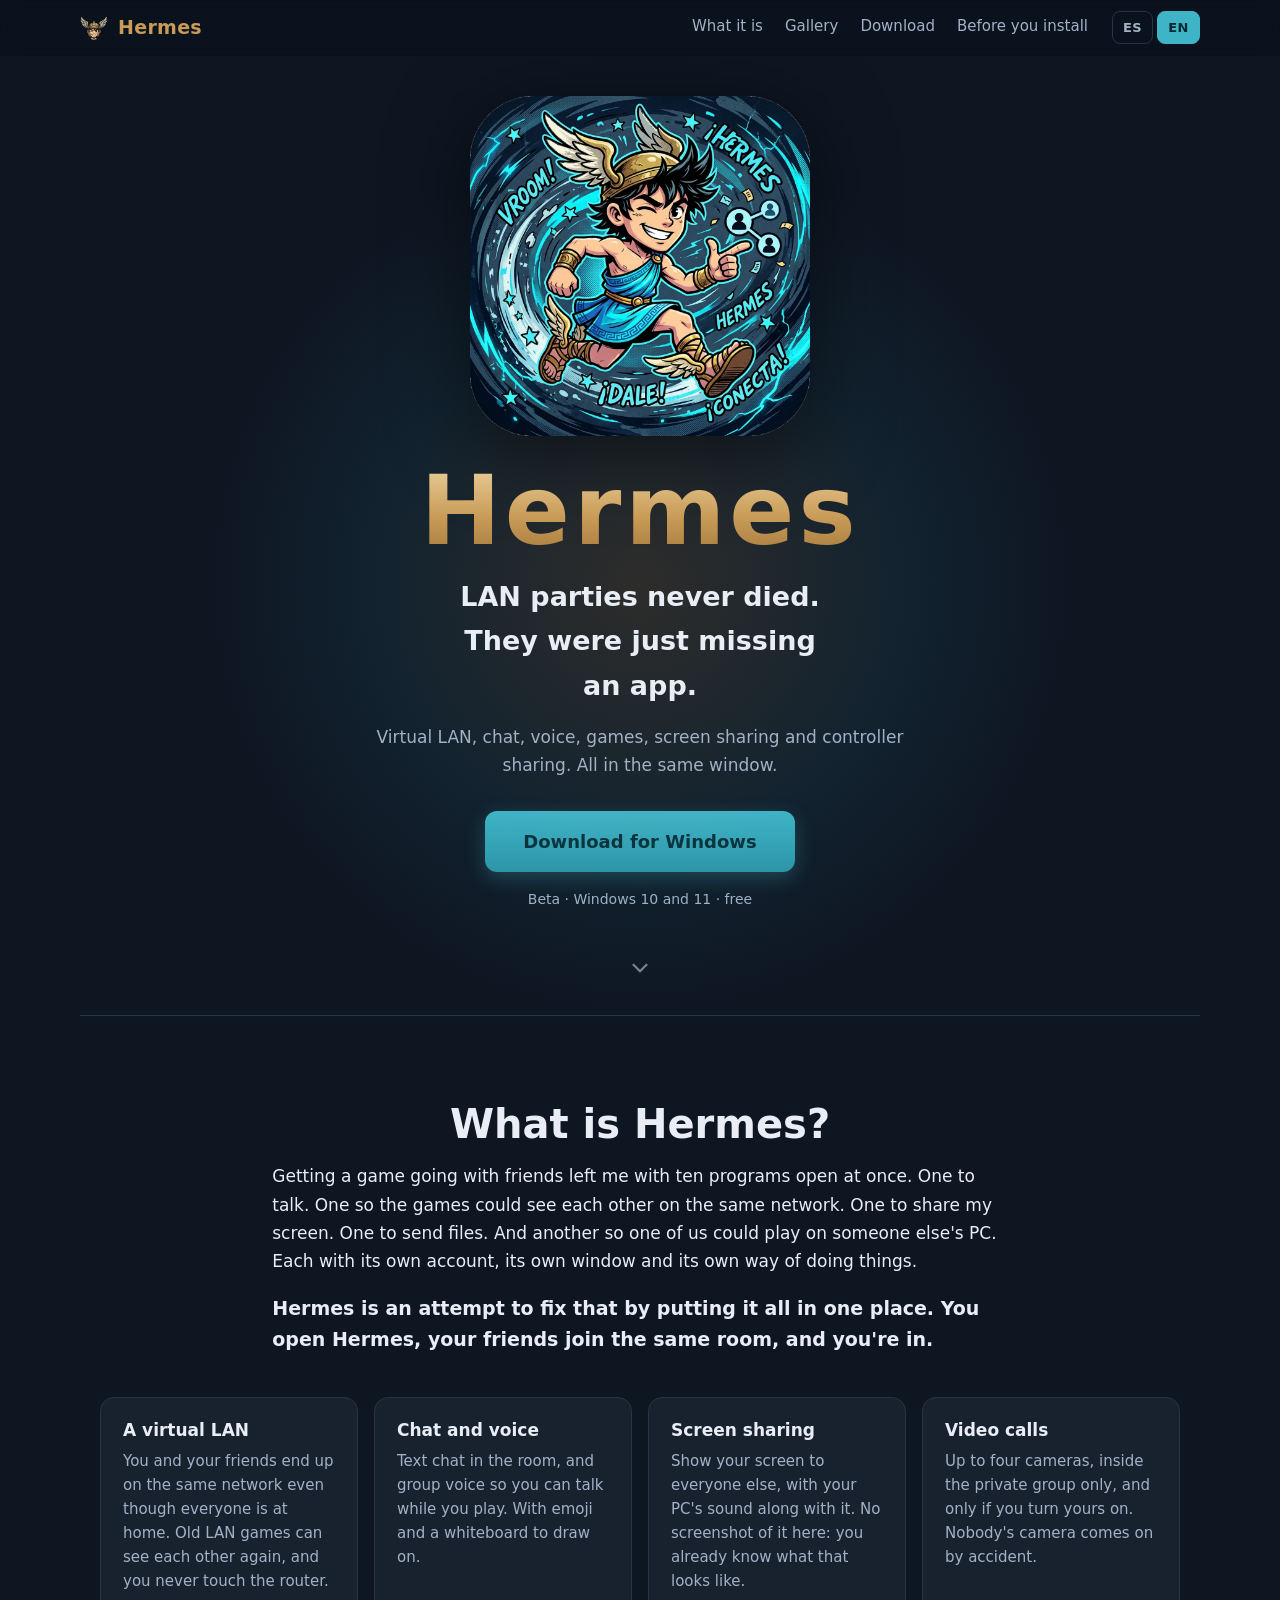
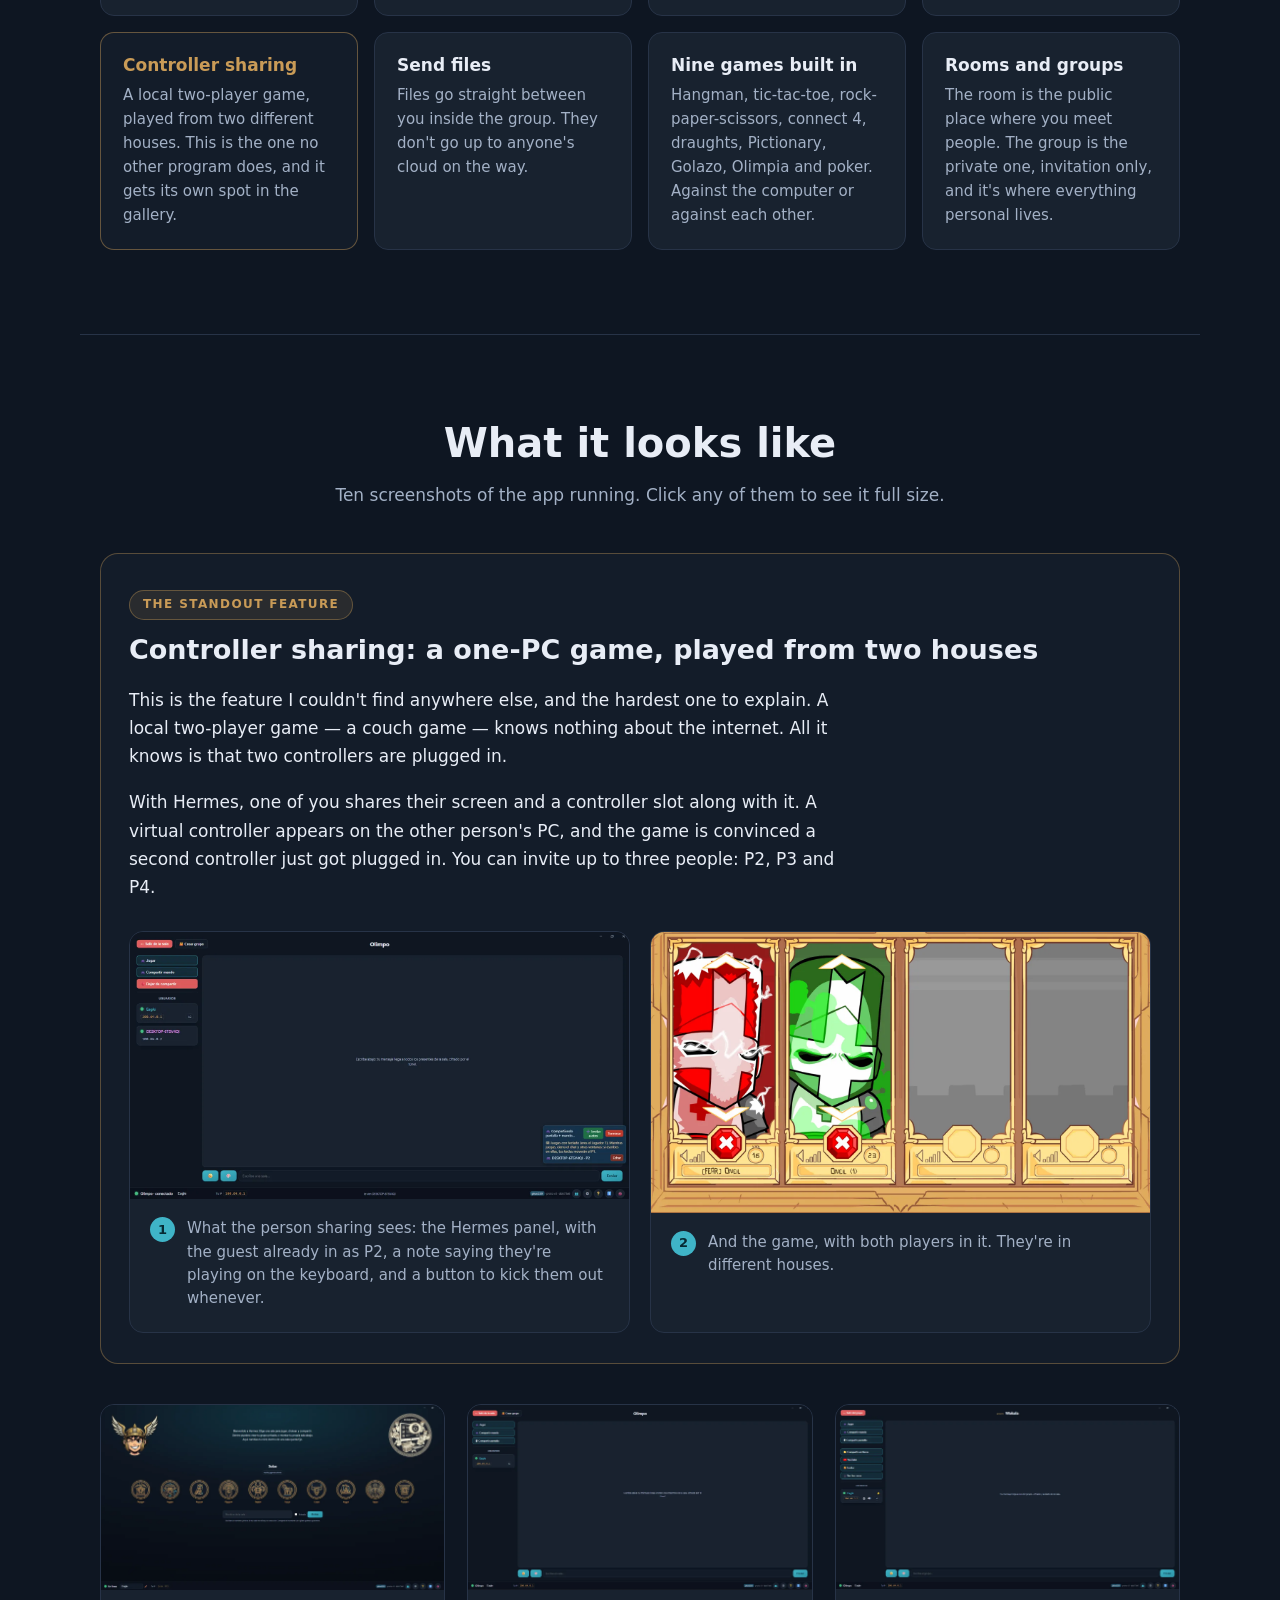
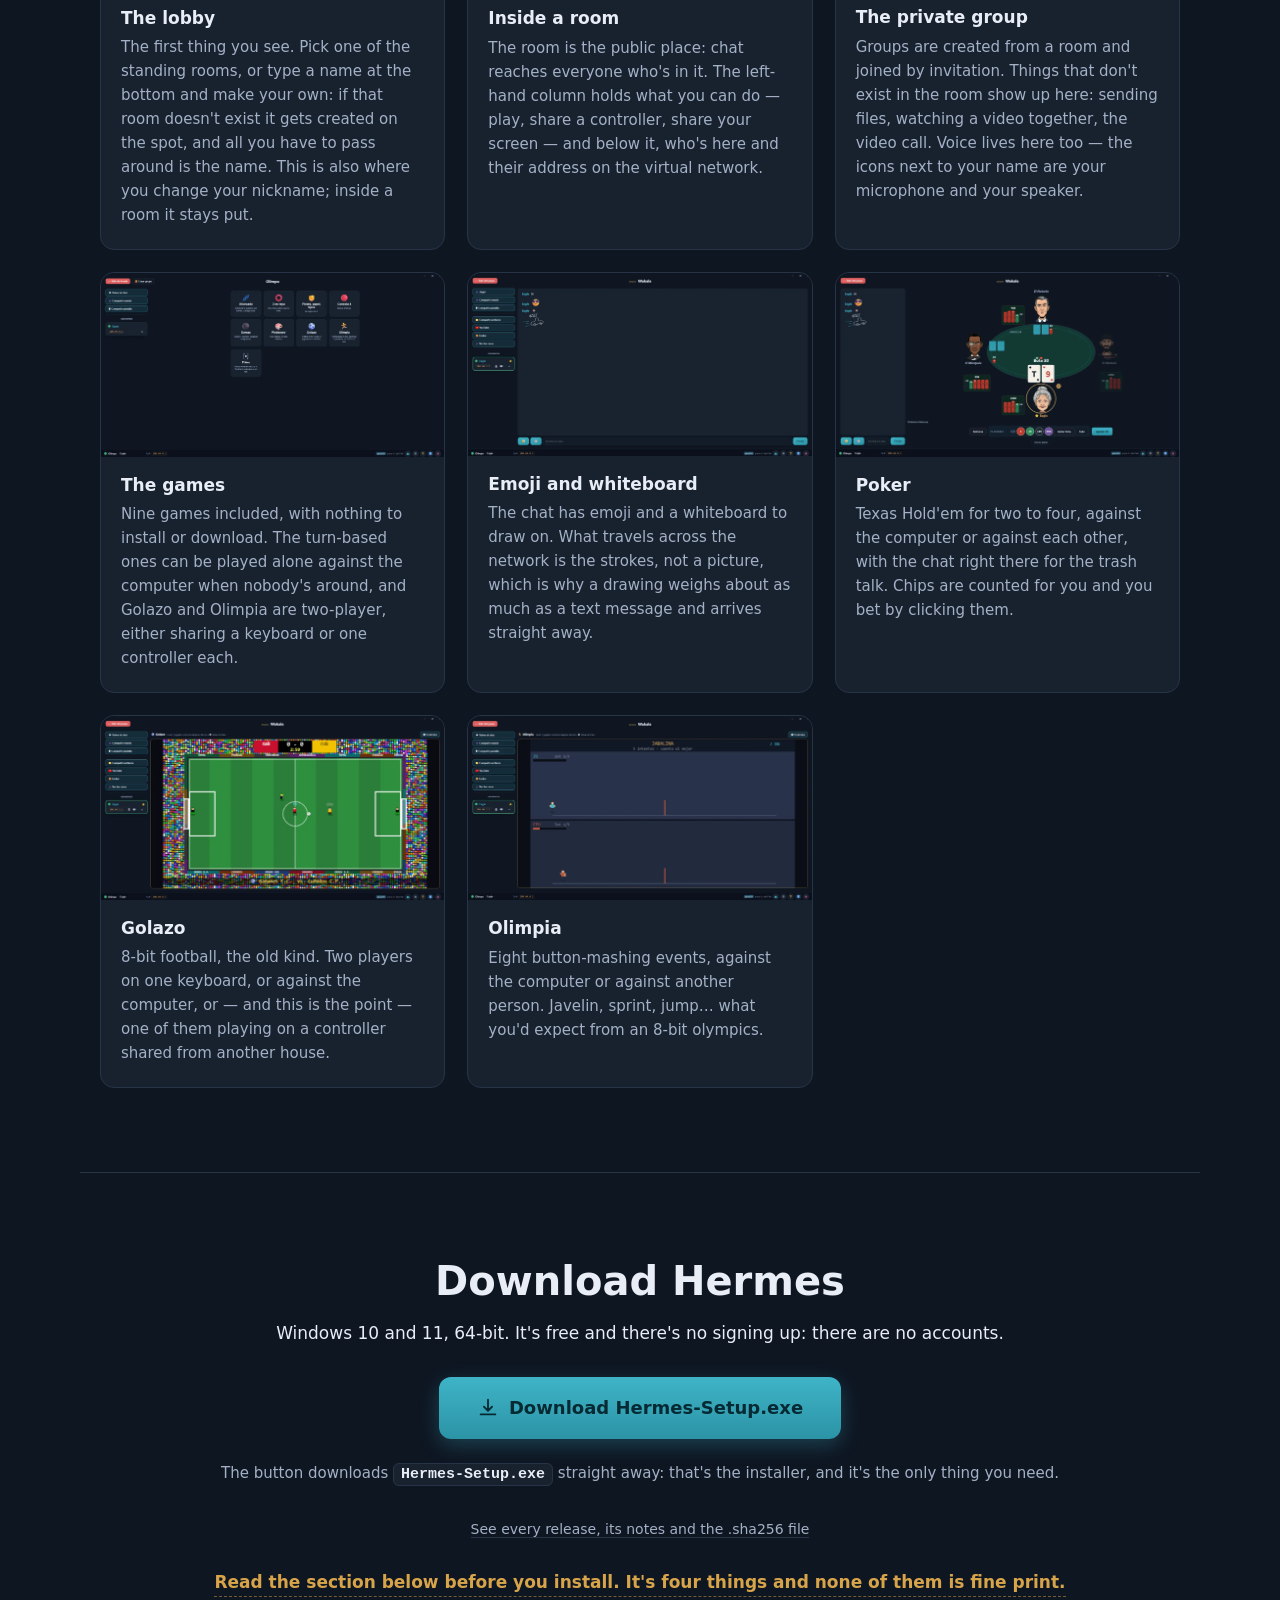
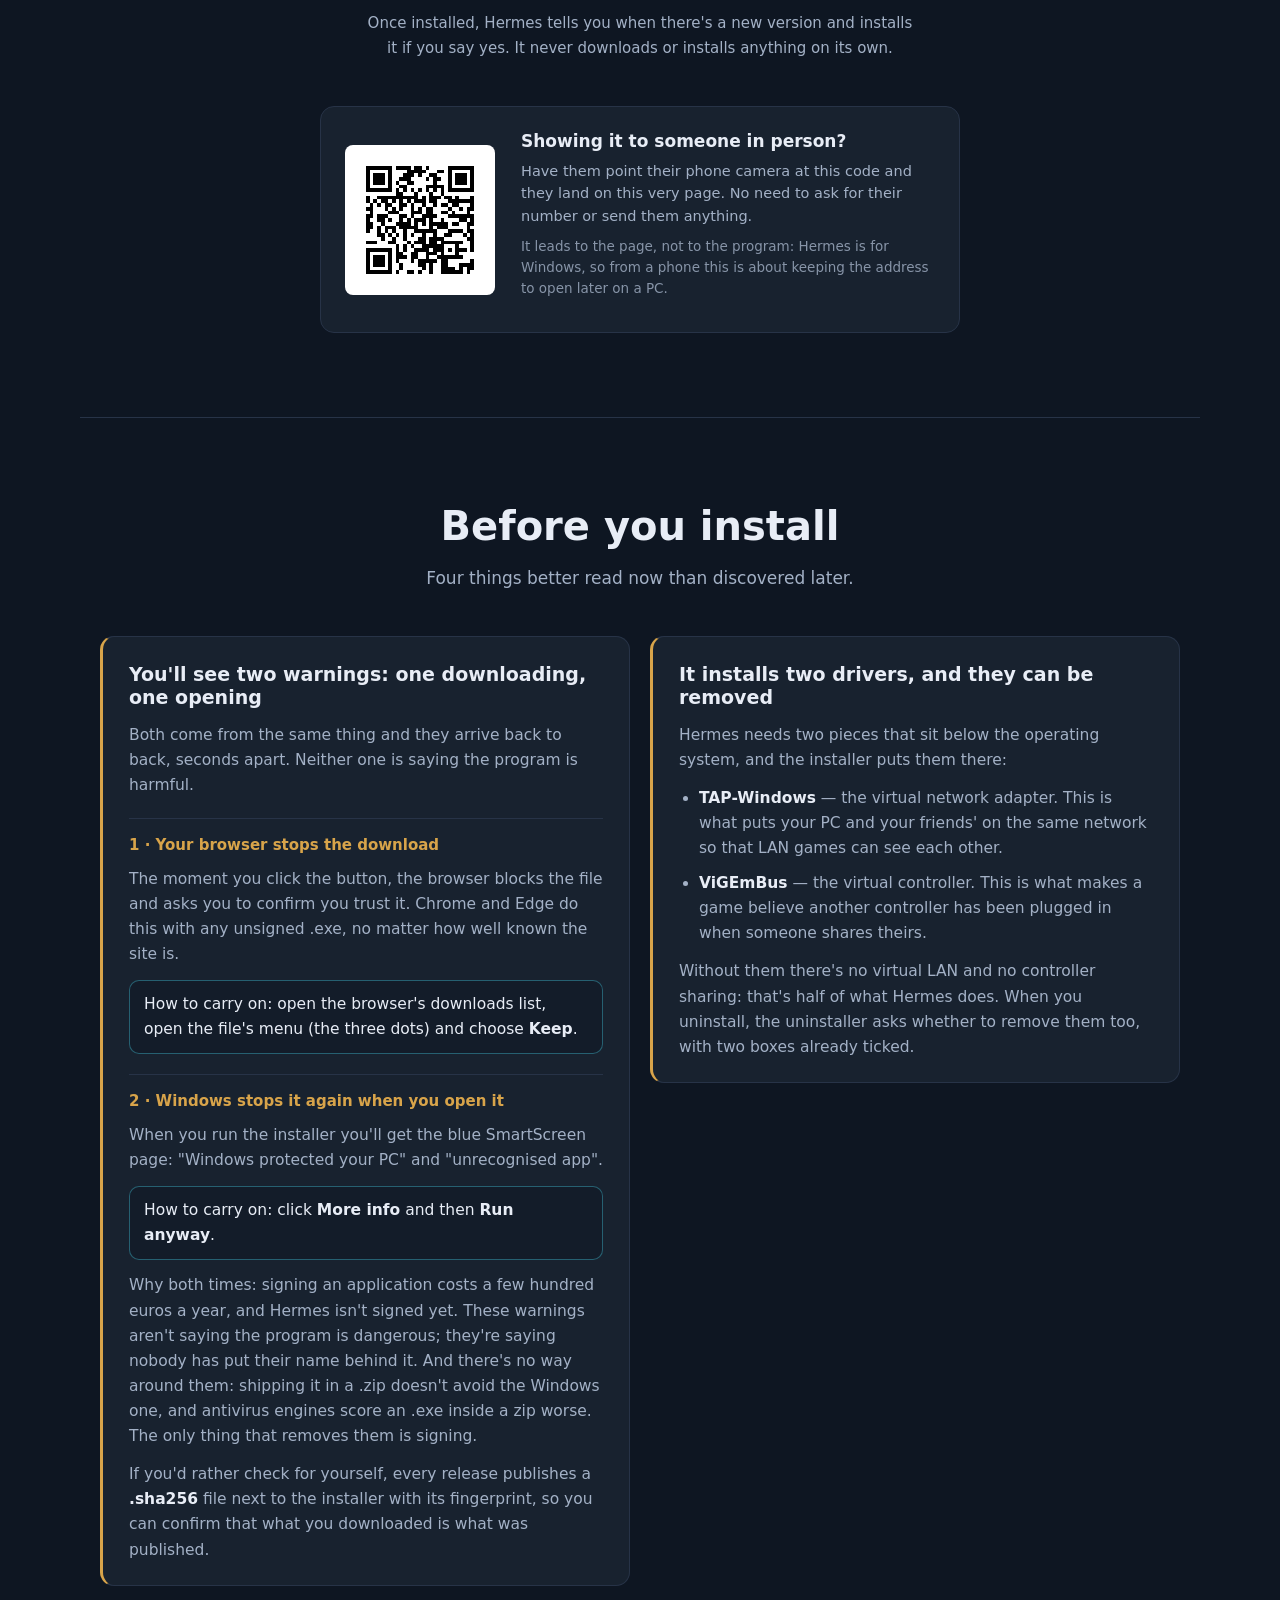
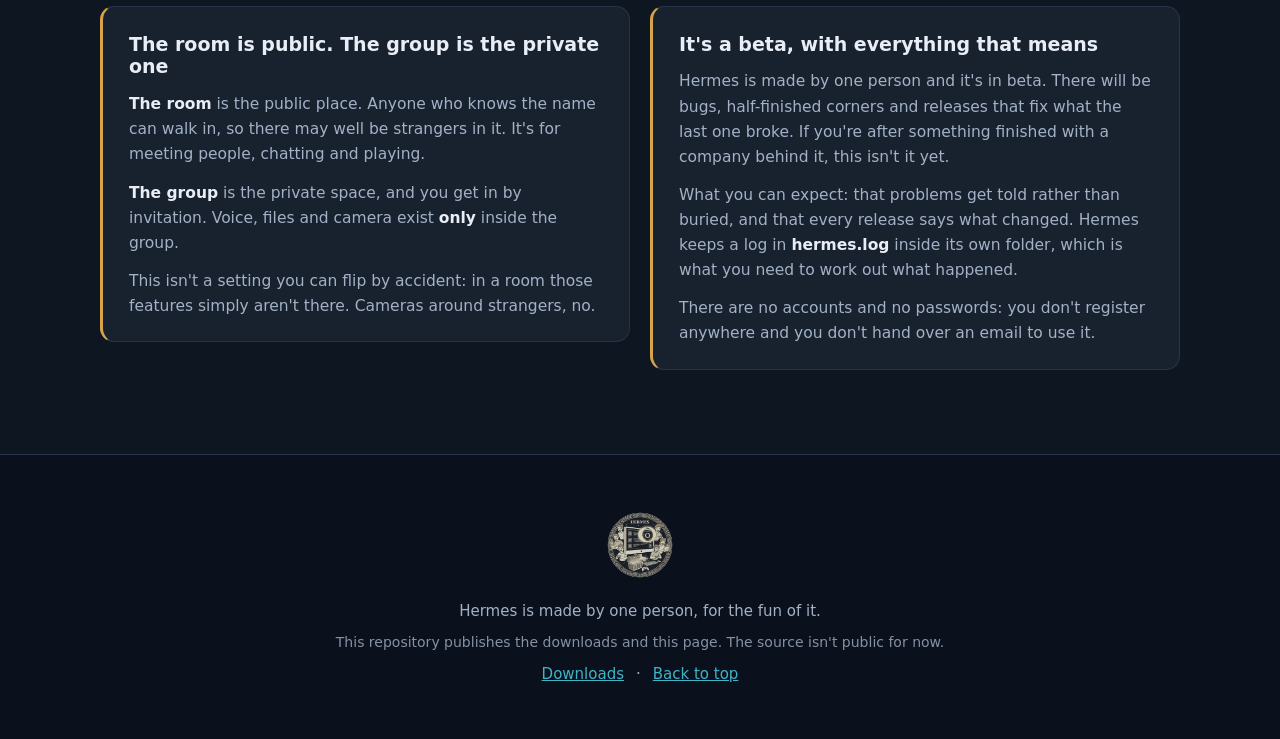
==== commit 797b6539: "Add files via upload" ====
--- a/index.html
+++ b/index.html
@@ -198,6 +198,17 @@
   </p>
   <p class="descarga-aviso"><a href="#saber" data-t="descarga.aviso"></a></p>
   <p class="descarga-nota" data-t="descarga.actualiza"></p>
+
+  <!-- EL QR. Lleva a ESTA PÁGINA, no al instalador: un .exe en un móvil no sirve de nada, y quien
+       escanea espera que algo pase. Se genera aquí mismo con qr.js; no se le pide a ningún servicio. -->
+  <aside class="qr">
+    <div class="qr-caja" id="qrCaja"></div>
+    <div class="qr-texto">
+      <h3 data-t="qr.titulo"></h3>
+      <p data-t="qr.p"></p>
+      <p class="qr-ojo" data-t="qr.ojo"></p>
+    </div>
+  </aside>
 </section>
 
 <!-- ============================ 5. ANTES DE INSTALAR ============================ -->
@@ -206,11 +217,23 @@
   <p class="seccion-sub" data-t="saber.sub"></p>
 
   <div class="avisos">
+    <!-- LOS DOS AVISOS VAN EN LA MISMA TARJETA Y EN ORDEN: primero el del navegador al DESCARGAR y
+         luego el de Windows al ABRIR. Tienen la misma causa —el fichero no está firmado— y se
+         encuentran uno detrás de otro en cuestión de segundos. Separarlos en dos tarjetas haría
+         pensar que son dos problemas distintos y que uno de los dos es más grave. -->
     <article class="aviso">
       <h3 data-t="saber.smart.t"></h3>
+      <p data-t="saber.smart.p0"></p>
+
+      <h4 data-t="saber.smart.h1"></h4>
+      <p data-t="saber.smart.d1"></p>
+      <p class="aviso-como" data-t-html="saber.smart.c1"></p>
+
+      <h4 data-t="saber.smart.h2"></h4>
       <p data-t="saber.smart.p1"></p>
+      <p class="aviso-como" data-t-html="saber.smart.p3"></p>
+
       <p data-t="saber.smart.p2"></p>
-      <p class="aviso-como" data-t-html="saber.smart.p3"></p>
       <p data-t-html="saber.smart.p4"></p>
     </article>
 
@@ -265,6 +288,7 @@
   </figure>
 </div>
 
+<script src="qr.js"></script>
 <script src="hermes.js"></script>
 </body>
 </html>
--- a/estilo.css
+++ b/estilo.css
@@ -310,8 +310,34 @@
 .descarga-aviso a:hover { border-bottom-style: solid; }
 .descarga-nota { color: var(--muted); font-size: 15px; max-width: 58ch; margin: 0 auto; }
 
+/* ---- El QR ---- */
+.qr {
+  display: flex; align-items: center; gap: 26px;
+  max-width: 640px; margin: 46px auto 0;
+  padding: 24px;
+  background: var(--card);
+  border: 1px solid var(--line);
+  border-radius: var(--radio);
+  text-align: left;
+}
+.qr[hidden] { display: none; }
+/* El QR se imprime SOBRE BLANCO siempre. Un código en negativo (claro sobre
+   oscuro) lo leen bastantes menos lectores, y aquí el fondo de la página es
+   oscuro: sin este recuadro blanco, el codigo escanearia mal en medio movil. */
+.qr-caja {
+  flex: 0 0 auto; width: 150px; height: 150px;
+  background: #fff; border-radius: 8px; padding: 6px;
+}
+.qr-caja svg { width: 100%; height: 100%; display: block; }
+.qr-texto h3 { font-size: 17px; margin-bottom: 8px; }
+.qr-texto p { margin: 0 0 9px; color: var(--muted); font-size: 14.5px; line-height: 1.55; }
+.qr-ojo { font-size: 13.5px !important; opacity: .8; }
+
 /* ============================ 5. ANTES DE INSTALAR ============================ */
-.avisos { display: grid; gap: 20px; grid-template-columns: repeat(auto-fit, minmax(370px, 1fr)); }
+/* align-items:start para que cada tarjeta mida lo que ocupa. Sin esto, la de los dos avisos
+   —que es larga— estira a su compañera y deja un palmo de hueco vacío debajo del texto. */
+.avisos { display: grid; gap: 20px; align-items: start;
+          grid-template-columns: repeat(auto-fit, minmax(370px, 1fr)); }
 .aviso {
   background: var(--card);
   border: 1px solid var(--line);
@@ -320,6 +346,13 @@
   padding: 26px 26px 22px;
 }
 .aviso h3 { font-size: 19px; margin-bottom: 14px; color: var(--fg); }
+/* Los dos momentos dentro de la misma tarjeta: numerados y separados, para que
+   se vea que son dos pasos seguidos y no dos problemas distintos. */
+.aviso h4 {
+  font-size: 15px; color: var(--wait);
+  margin: 20px 0 9px; padding-top: 14px;
+  border-top: 1px solid var(--line);
+}
 .aviso p { margin: 0 0 13px; color: var(--muted); font-size: 15.5px; line-height: 1.62; }
 .aviso p:last-child { margin-bottom: 0; }
 .aviso b { color: var(--fg); font-weight: 600; }
@@ -390,6 +423,8 @@
   .hero { min-height: auto; padding: 50px 16px 70px; }
   .hero-img { width: min(230px, 58vw); }
   .mando { padding: 26px 18px 22px; }
+  .qr { flex-direction: column; text-align: center; gap: 18px; }
+  .qr-texto p { text-align: left; }
   .visor { padding: 60px 12px 20px; }
   .visor-flecha { top: auto; bottom: 14px; transform: none; width: 54px; height: 44px; }
   .visor-caja img { max-height: 62vh; }
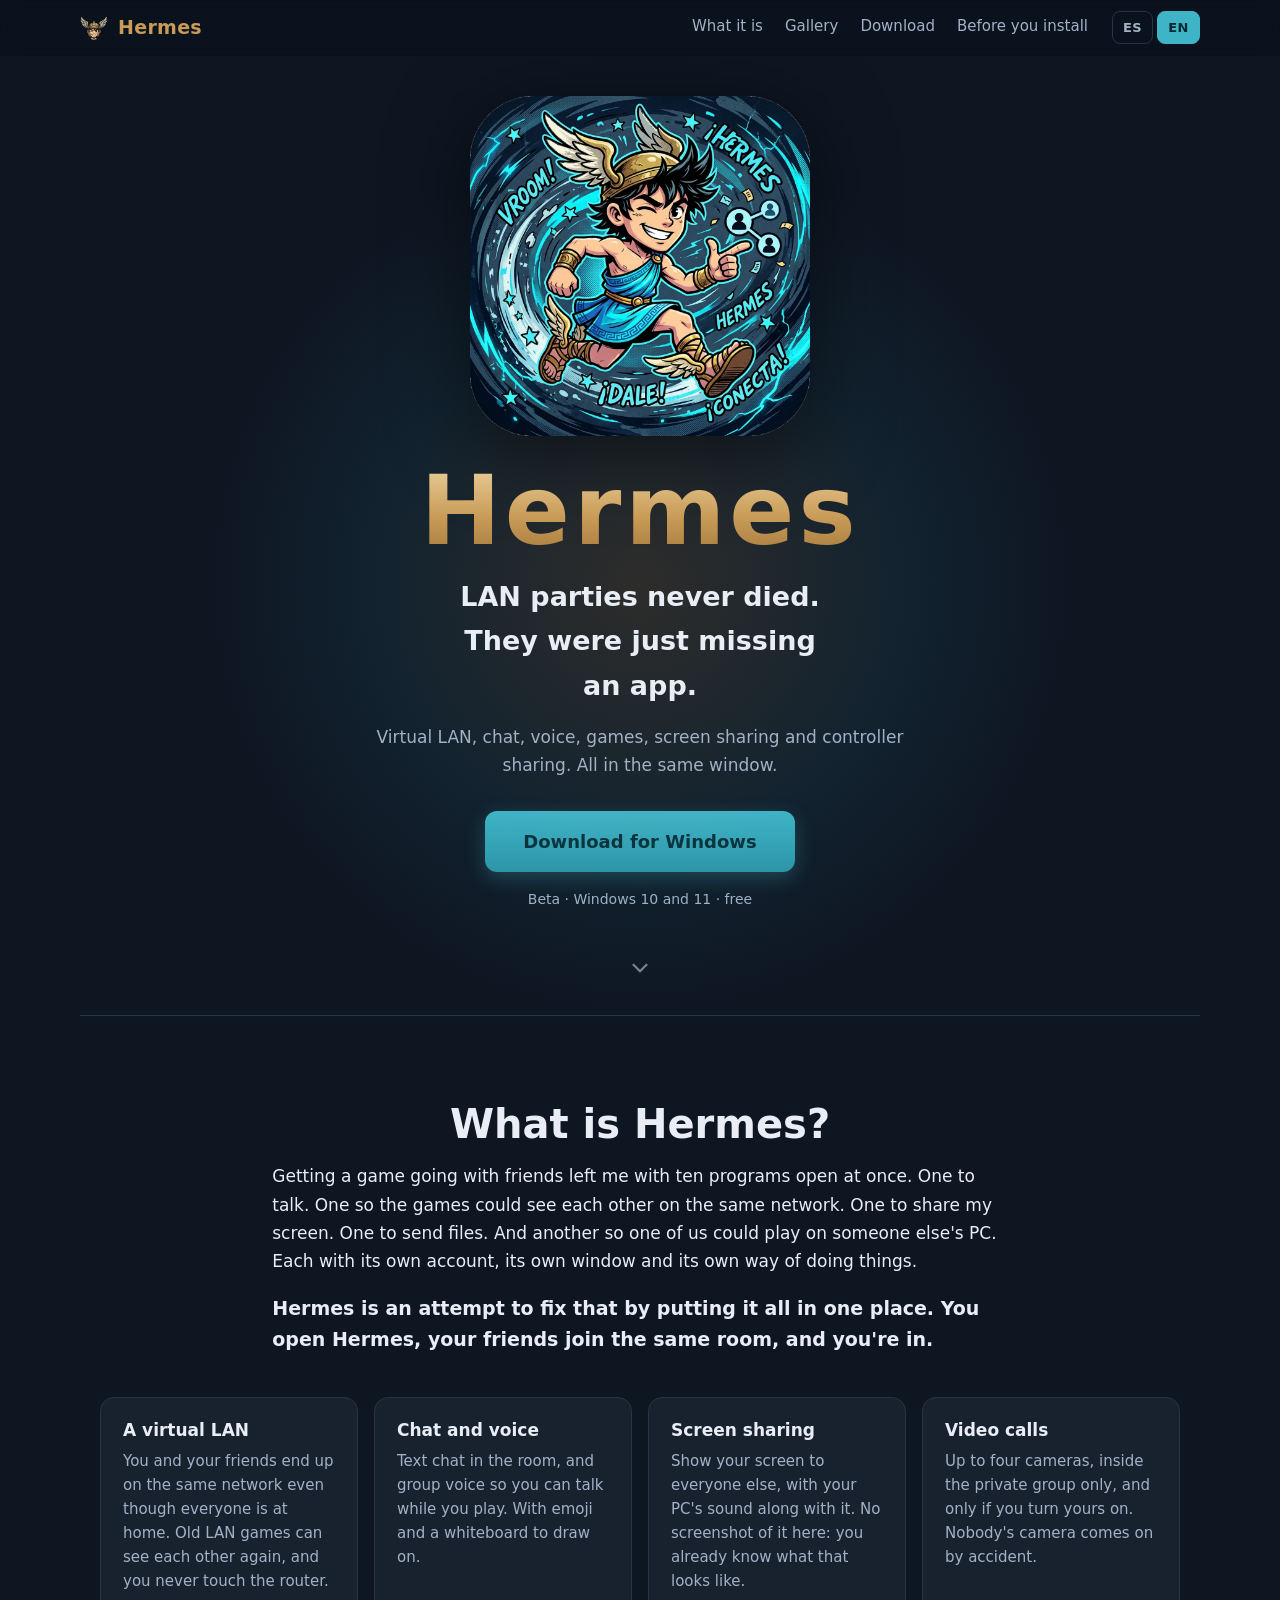
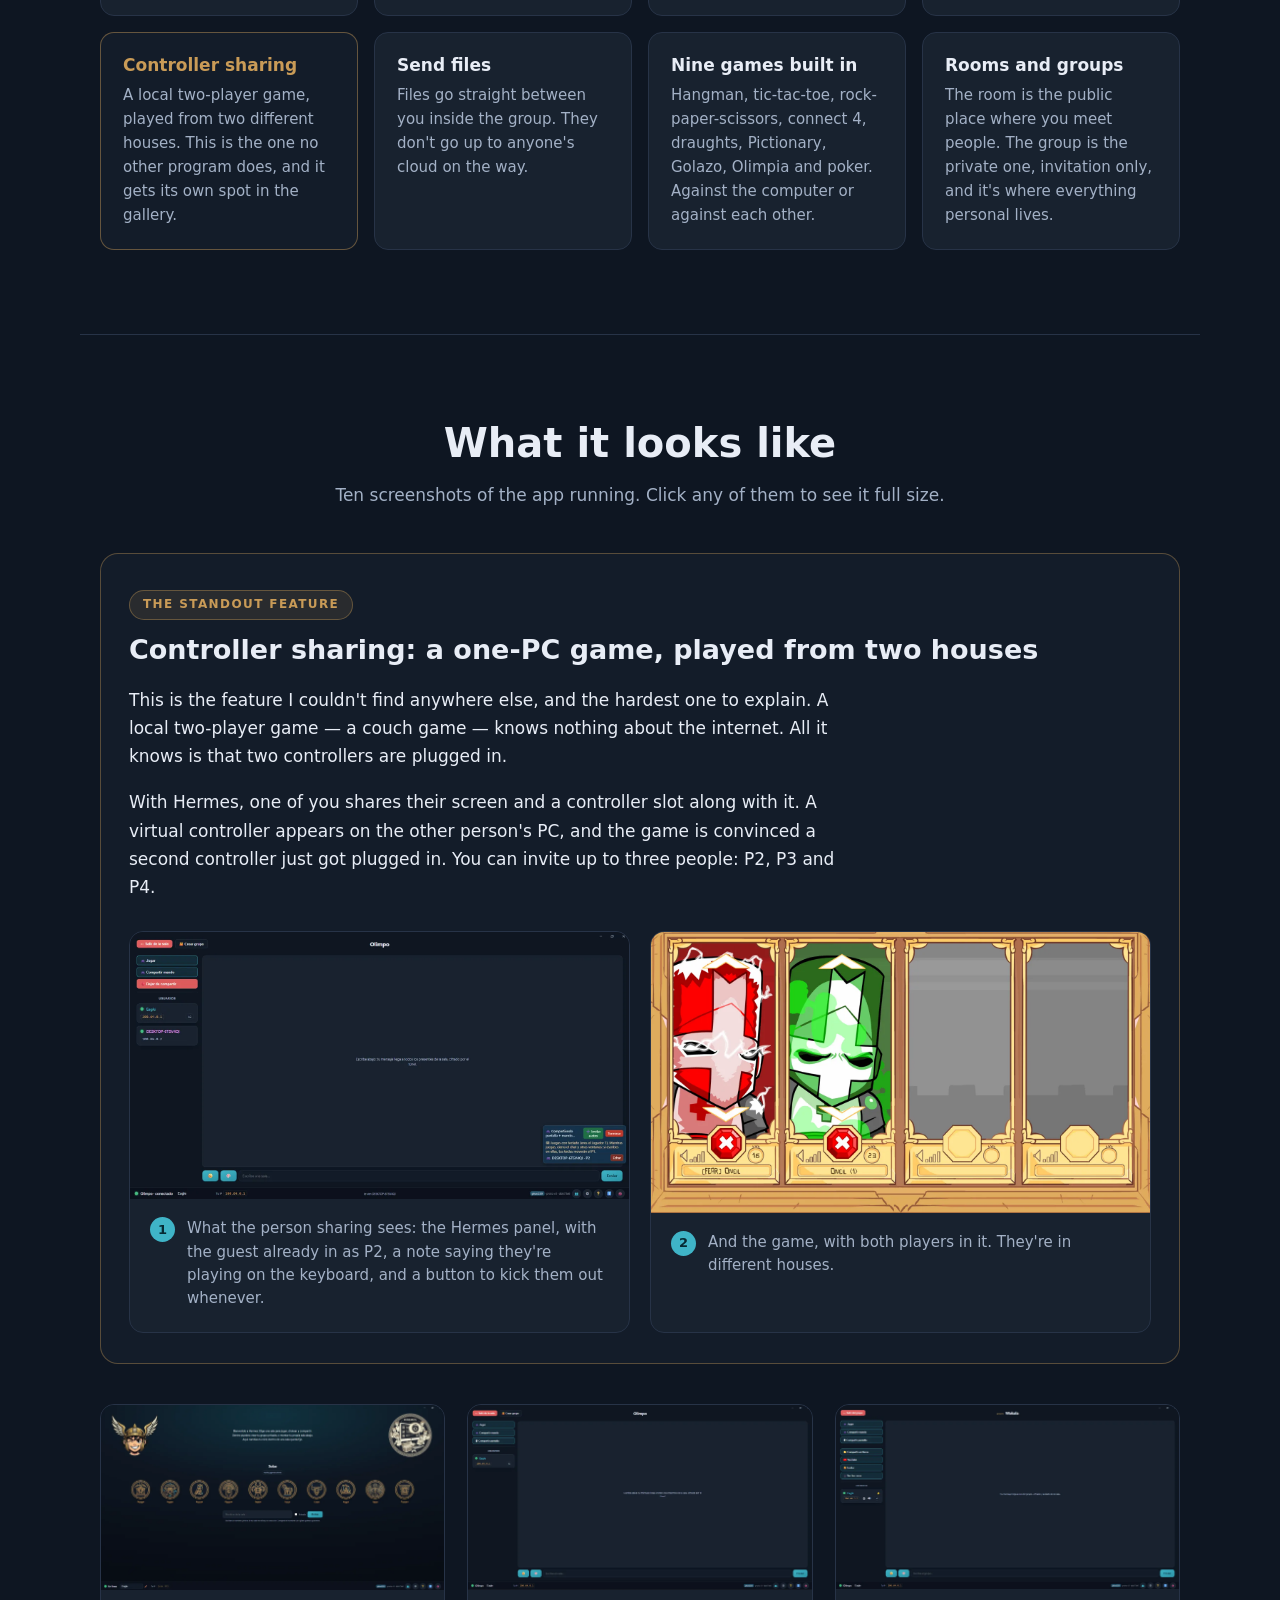
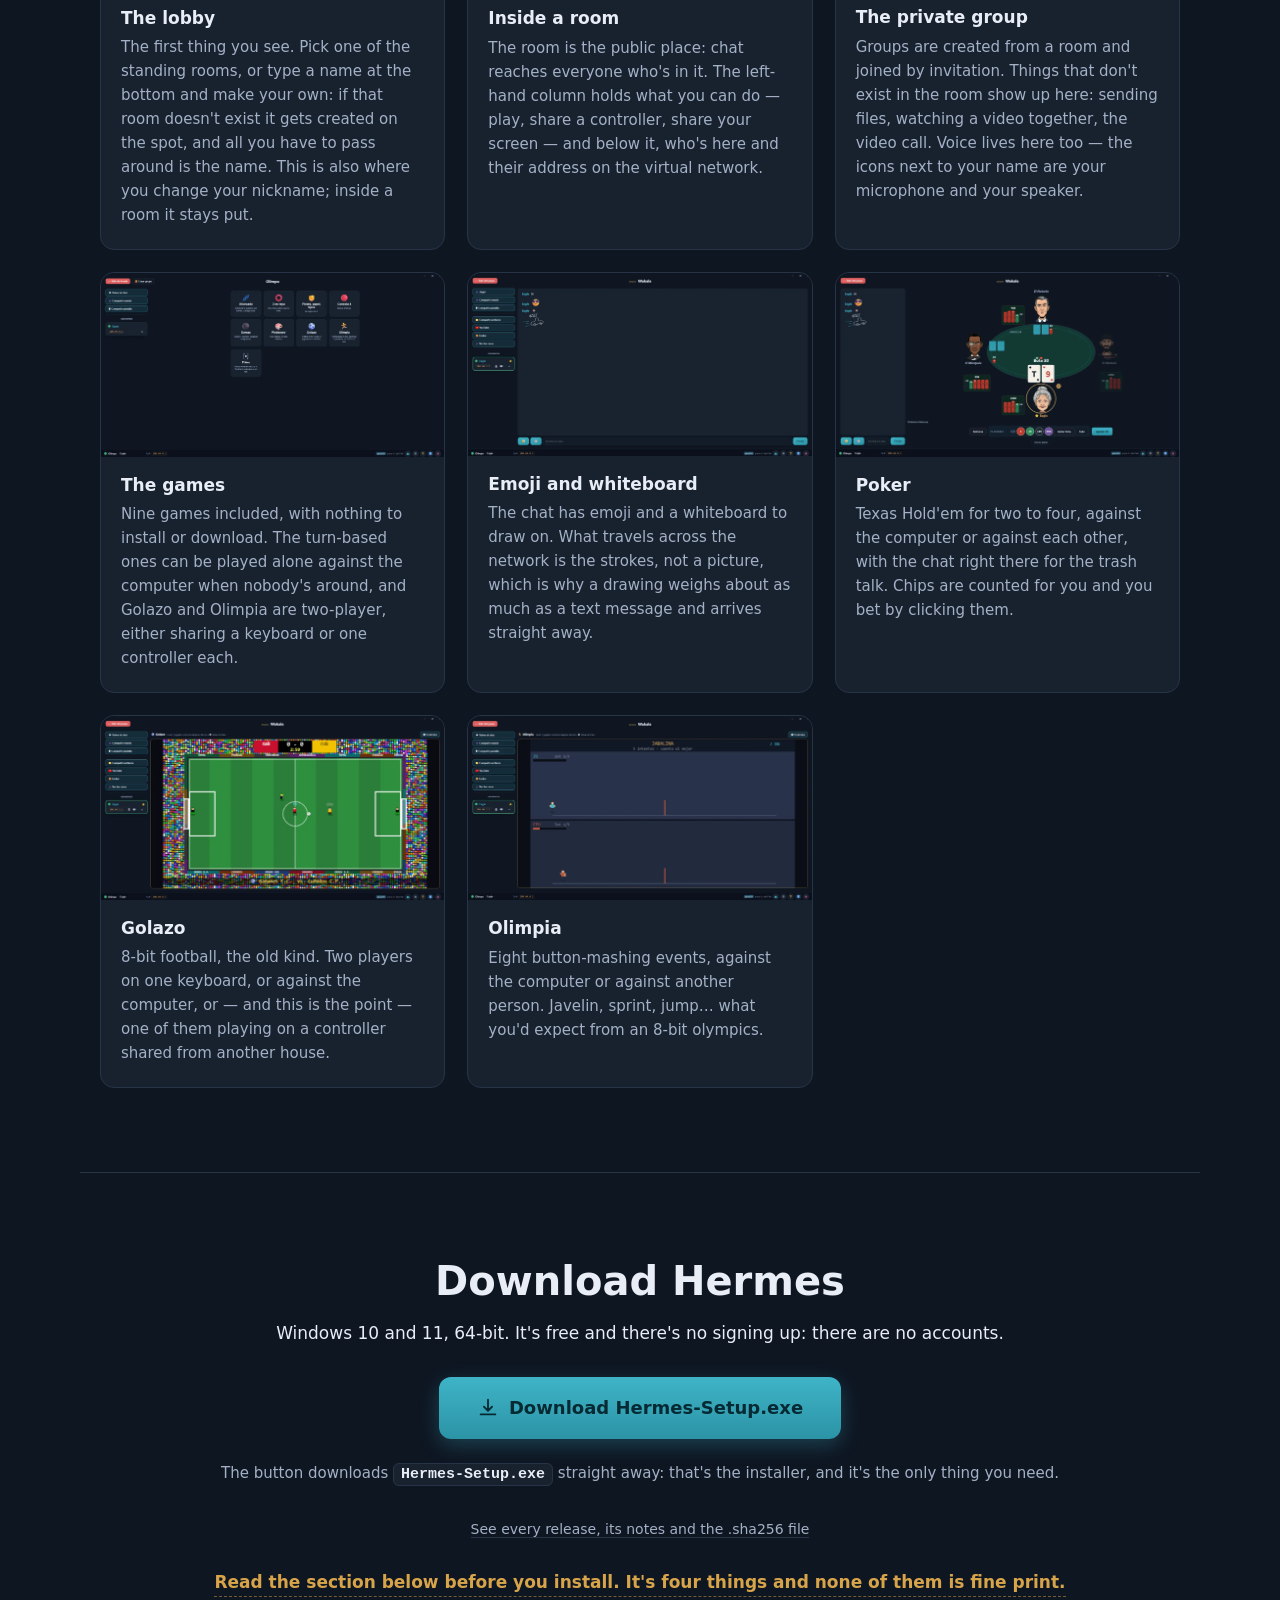
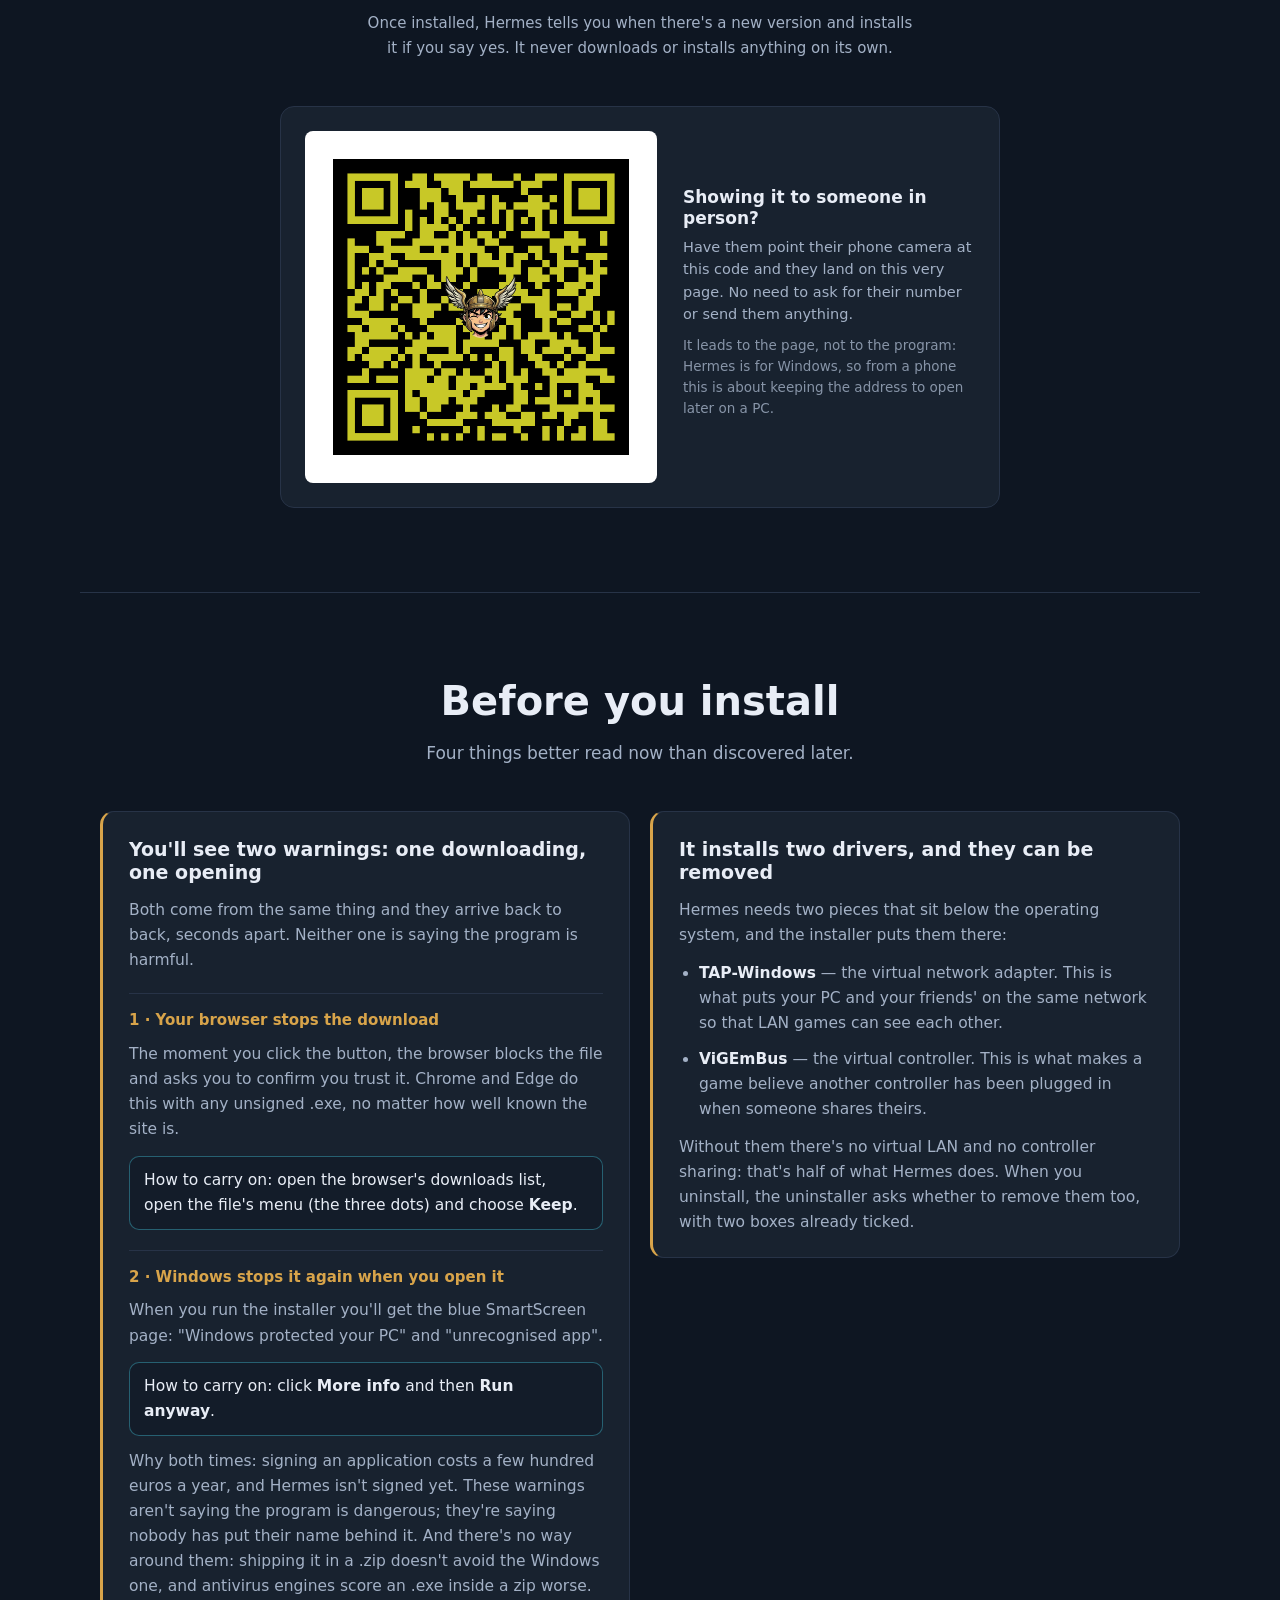
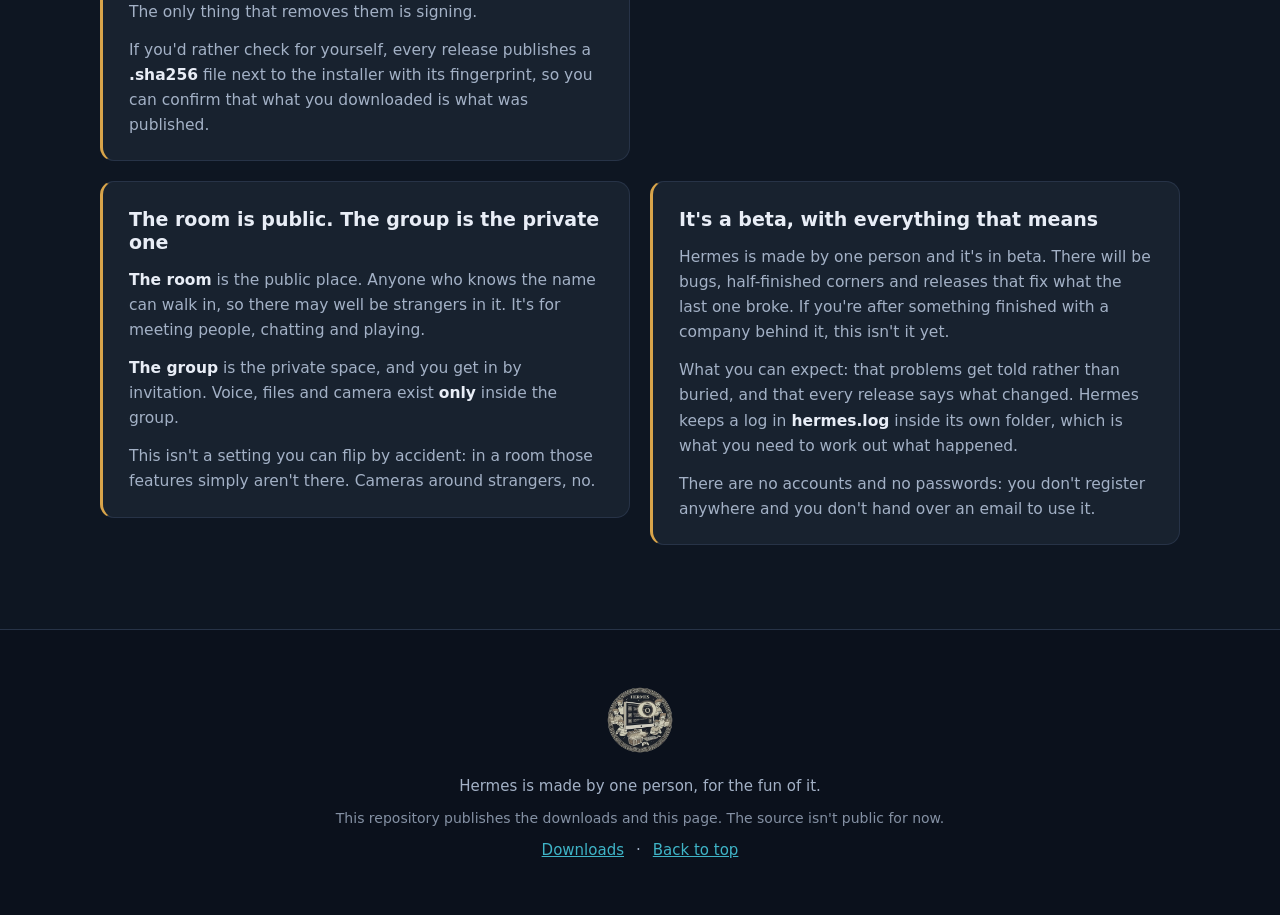
==== commit 94e6f642: "Add files via upload" ====
--- a/index.html
+++ b/index.html
@@ -200,9 +200,16 @@
   <p class="descarga-nota" data-t="descarga.actualiza"></p>
 
   <!-- EL QR. Lleva a ESTA PÁGINA, no al instalador: un .exe en un móvil no sirve de nada, y quien
-       escanea espera que algo pase. Se genera aquí mismo con qr.js; no se le pide a ningún servicio. -->
+       escanea espera que algo pase. Es una IMAGEN estática: ver docs/web.md, «El QR». -->
   <aside class="qr">
-    <div class="qr-caja" id="qrCaja"></div>
+    <!-- IMAGEN ESTATICA, no generada. Nuestro generador estaba CORRECTO —el lector propio decodifica
+         la matriz de un generador ajeno, el pintado sale exacto al pixel y la Reed-Solomon valida— y
+         aun asi el telefono no enganchaba. Tres intentos (tamano de modulo, escalado de Windows,
+         mascara) y ninguno lo arreglo. La direccion no va a cambiar nunca, asi que una imagen no
+         tiene coste de mantenimiento ninguno. Ver docs/web.md. -->
+    <div class="qr-caja">
+      <img src="assets/qr-code.png" width="1148" height="1148" data-t-attr="alt:qr.alt" alt="">
+    </div>
     <div class="qr-texto">
       <h3 data-t="qr.titulo"></h3>
       <p data-t="qr.p"></p>
@@ -288,7 +295,6 @@
   </figure>
 </div>
 
-<script src="qr.js"></script>
 <script src="hermes.js"></script>
 </body>
 </html>
--- a/estilo.css
+++ b/estilo.css
@@ -313,7 +313,7 @@
 /* ---- El QR ---- */
 .qr {
   display: flex; align-items: center; gap: 26px;
-  max-width: 640px; margin: 46px auto 0;
+  max-width: 720px; margin: 46px auto 0;
   padding: 24px;
   background: var(--card);
   border: 1px solid var(--line);
@@ -324,11 +324,18 @@
 /* El QR se imprime SOBRE BLANCO siempre. Un código en negativo (claro sobre
    oscuro) lo leen bastantes menos lectores, y aquí el fondo de la página es
    oscuro: sin este recuadro blanco, el codigo escanearia mal en medio movil. */
+/* CAMPO BLANCO ALREDEDOR, y no es estetica.
+   La imagen trae un marco OSCURO propio de 2 modulos (medido: 56 px de 28), y un QR necesita que lo
+   que le rodea sea CLARO. Ademas esta pagina es oscura y la camara del movil ajusta la exposicion a
+   TODA la escena, asi que un codigo rodeado de negro llega al sensor con menos contraste real del que
+   tiene en pixeles. El relleno de la tarjeta pone ese blanco, y no cuesta nada.
+   La imagen es version 5: 37 modulos a 28 px mas su marco — 41 anchos de modulo en 1148 px. */
 .qr-caja {
-  flex: 0 0 auto; width: 150px; height: 150px;
-  background: #fff; border-radius: 8px; padding: 6px;
-}
-.qr-caja svg { width: 100%; height: 100%; display: block; }
+  flex: 0 0 auto;
+  background: #fff; border-radius: 8px; padding: 28px;
+  line-height: 0;
+}
+.qr-caja img { display: block; width: 296px; height: 296px; } /* 296/41 = 7,2 px por modulo */
 .qr-texto h3 { font-size: 17px; margin-bottom: 8px; }
 .qr-texto p { margin: 0 0 9px; color: var(--muted); font-size: 14.5px; line-height: 1.55; }
 .qr-ojo { font-size: 13.5px !important; opacity: .8; }
@@ -423,6 +430,10 @@
   .hero { min-height: auto; padding: 50px 16px 70px; }
   .hero-img { width: min(230px, 58vw); }
   .mando { padding: 26px 18px 22px; }
+  /* En estrecho solo tiene que CABER: nadie escanea la pantalla en la que ya esta
+     mirando la pagina. 222 = 37 x 6, que entra en un movil de 320 px. */
+  .qr-caja { padding: 14px; }
+  .qr-caja img { width: 222px; height: 222px; }
   .qr { flex-direction: column; text-align: center; gap: 18px; }
   .qr-texto p { text-align: left; }
   .visor { padding: 60px 12px 20px; }
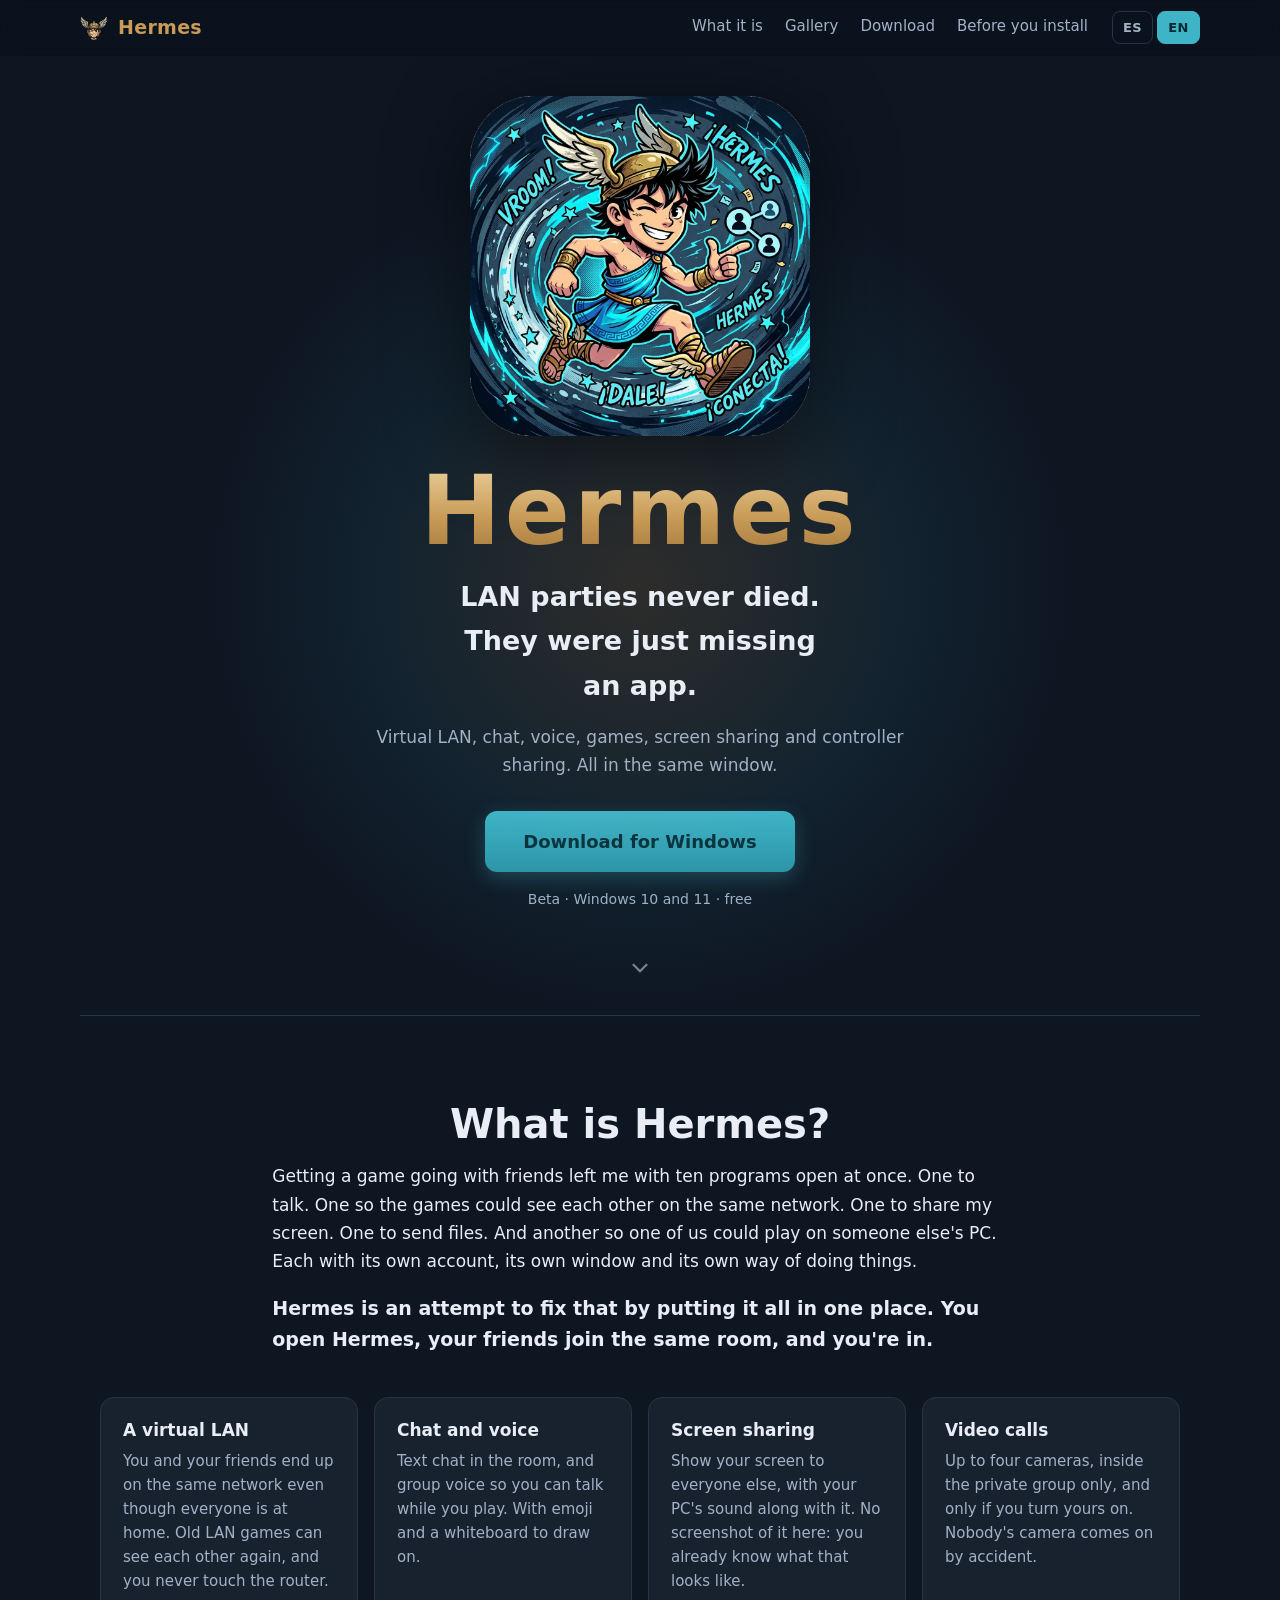
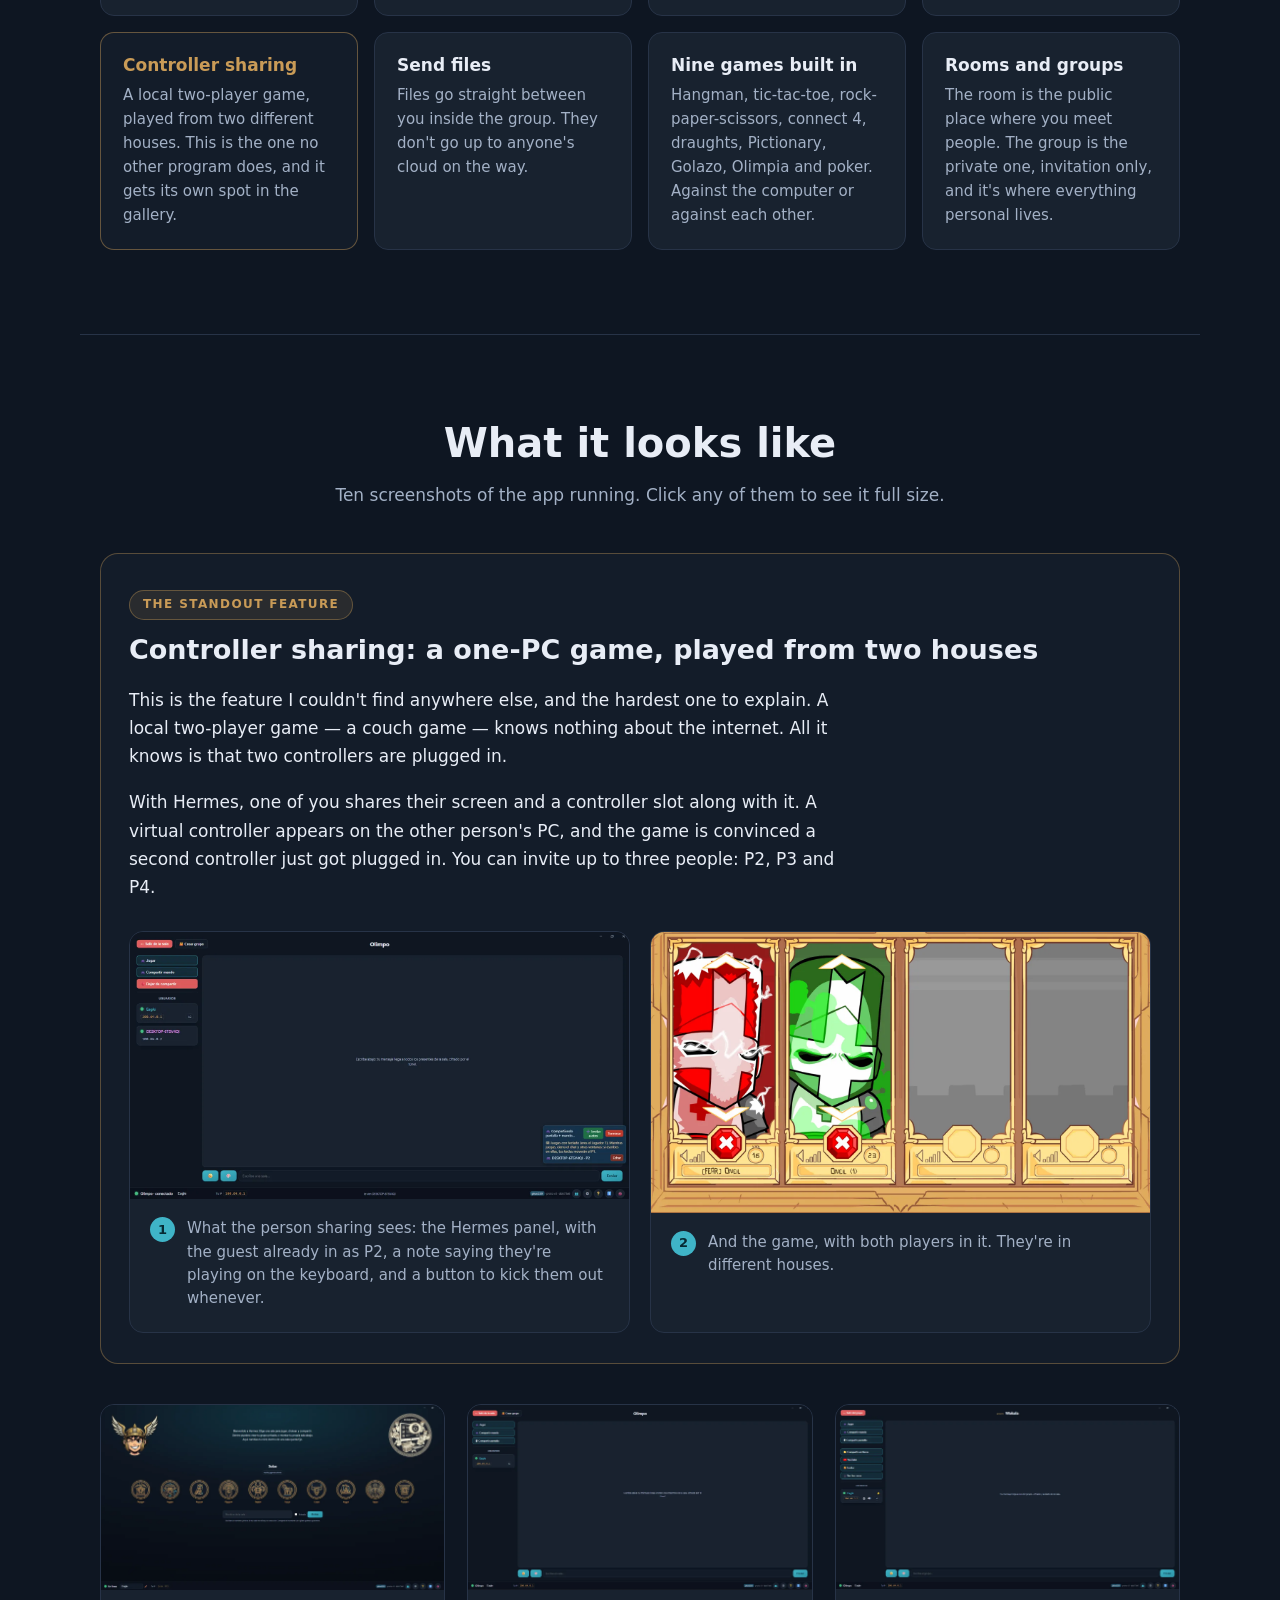
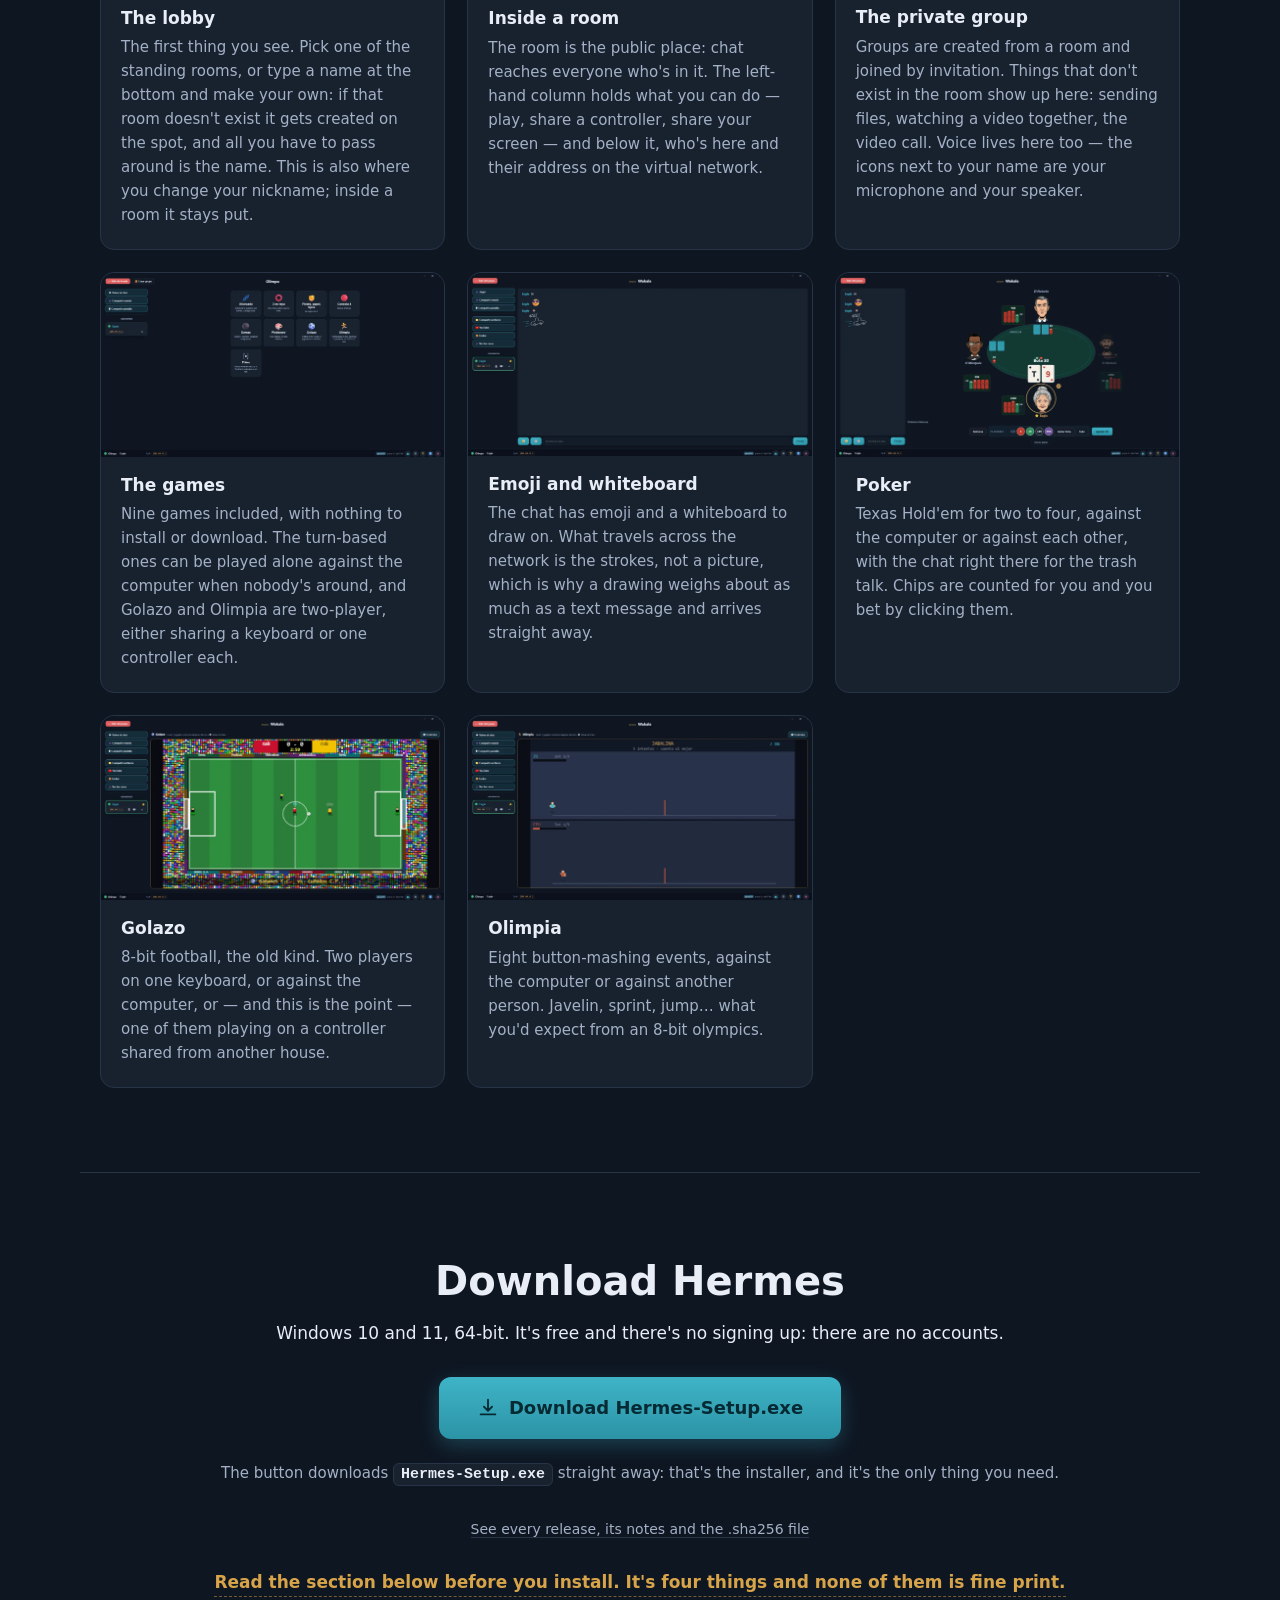
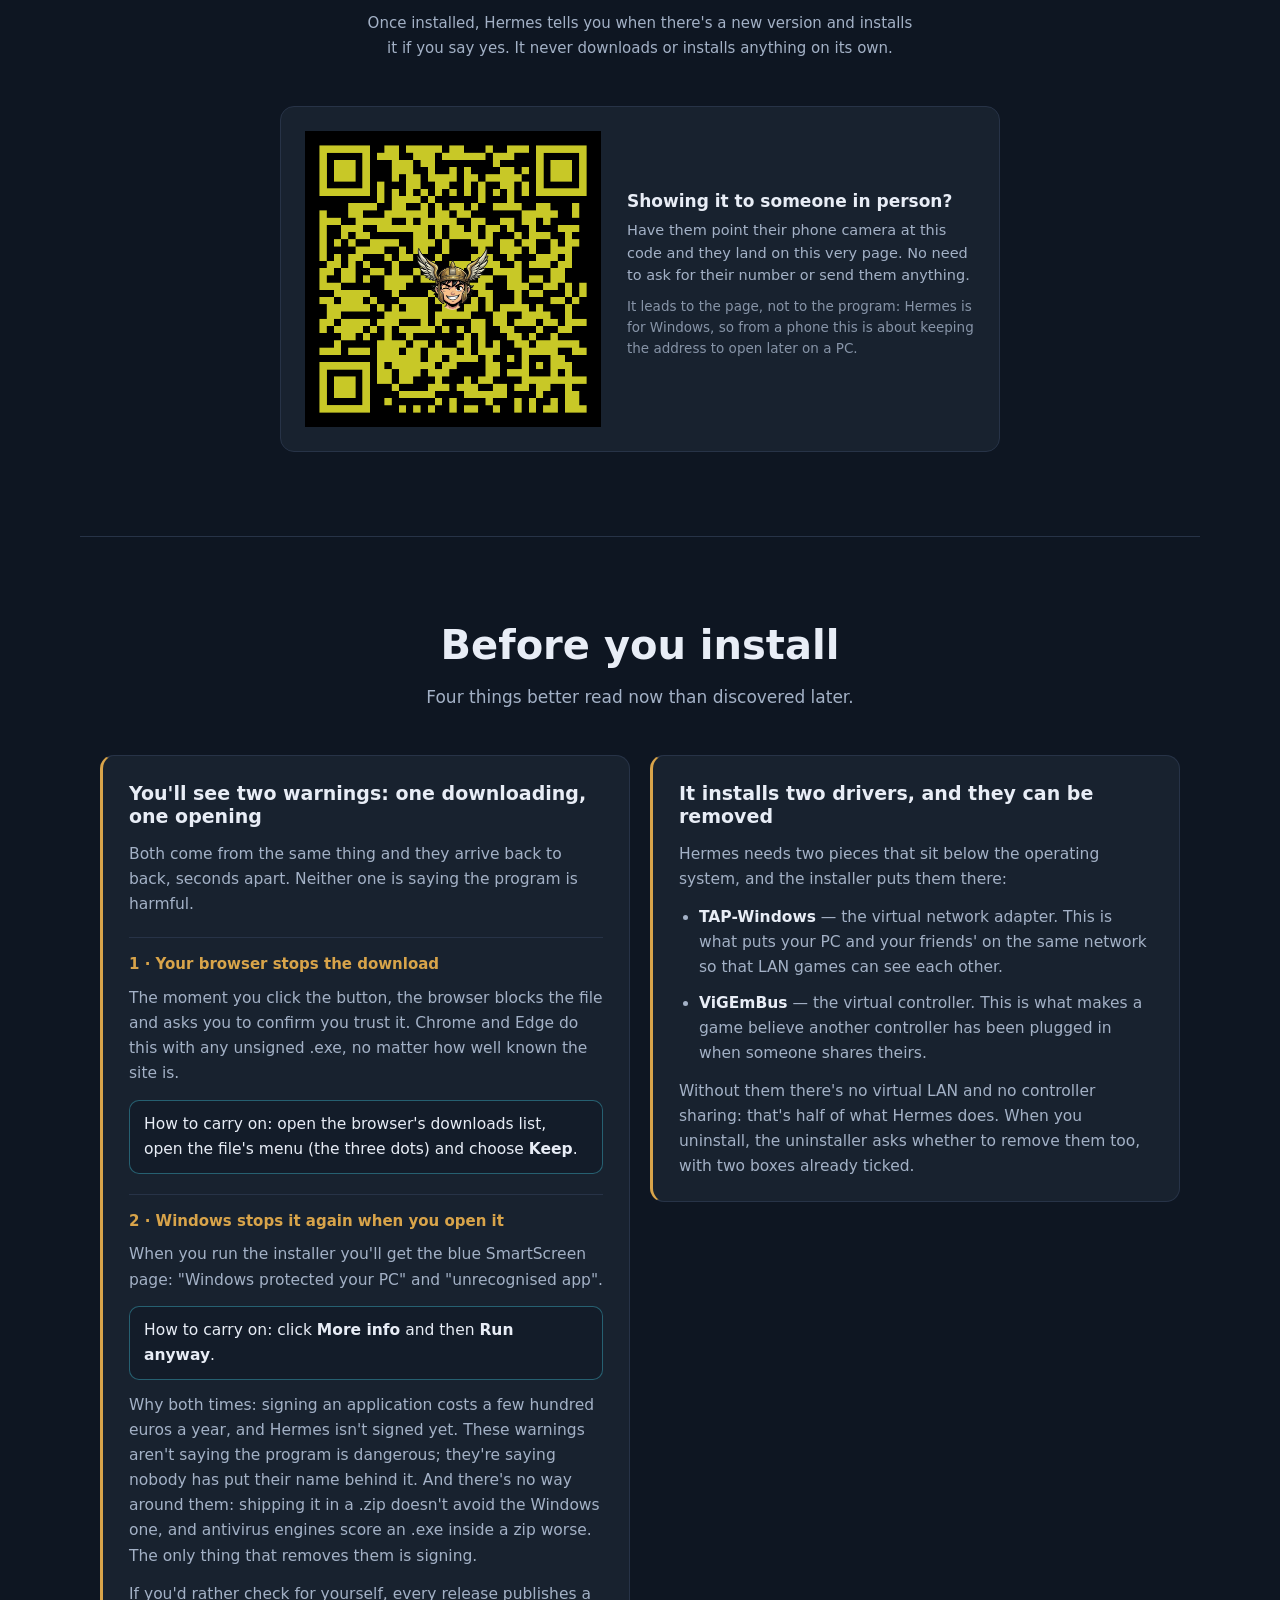
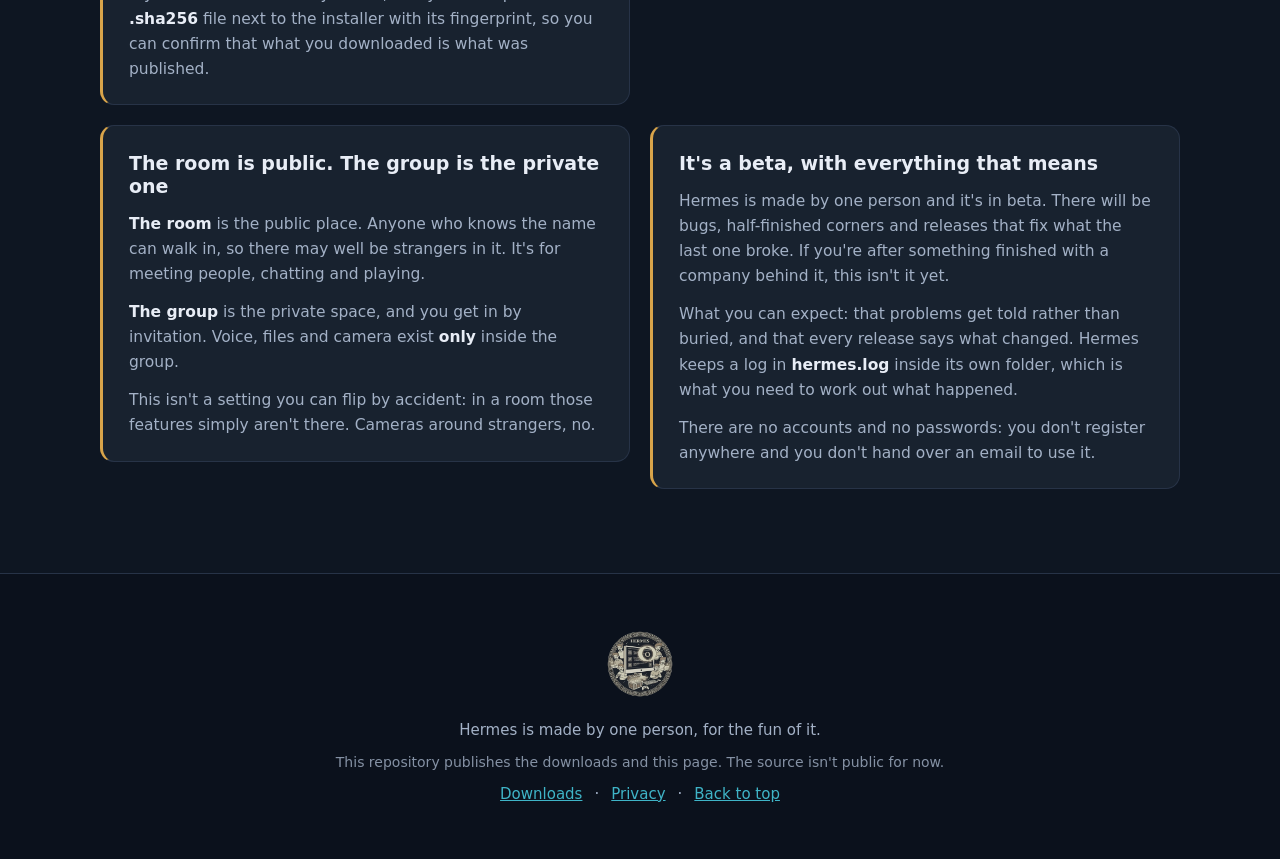
==== commit 49aa610b: "Add files via upload" ====
--- a/index.html
+++ b/index.html
@@ -280,6 +280,11 @@
   <p class="pie-enlaces">
     <a href="https://github.com/Deivincci/Hermes/releases" rel="noopener" data-t="pie.releases"></a>
     <span aria-hidden="true">·</span>
+    <!-- LA POLITICA SE ENCUENTRA SIN SABER LA URL. Un documento que solo existe si te pasan el
+         enlace no cumple su funcion: quien quiera saber que se guarda tiene que poder llegar desde
+         la pagina. Va en el pie, que es donde se busca. -->
+    <a href="privacidad.html" data-t="pie.privacidad"></a>
+    <span aria-hidden="true">·</span>
     <a href="#inicio" data-t="pie.arriba"></a>
   </p>
 </footer>
--- a/estilo.css
+++ b/estilo.css
@@ -324,18 +324,20 @@
 /* El QR se imprime SOBRE BLANCO siempre. Un código en negativo (claro sobre
    oscuro) lo leen bastantes menos lectores, y aquí el fondo de la página es
    oscuro: sin este recuadro blanco, el codigo escanearia mal en medio movil. */
-/* CAMPO BLANCO ALREDEDOR, y no es estetica.
-   La imagen trae un marco OSCURO propio de 2 modulos (medido: 56 px de 28), y un QR necesita que lo
-   que le rodea sea CLARO. Ademas esta pagina es oscura y la camara del movil ajusta la exposicion a
-   TODA la escena, asi que un codigo rodeado de negro llega al sensor con menos contraste real del que
-   tiene en pixeles. El relleno de la tarjeta pone ese blanco, y no cuesta nada.
-   La imagen es version 5: 37 modulos a 28 px mas su marco — 41 anchos de modulo en 1148 px. */
+/* SIN PARCHE BLANCO DETRAS, y esto se midio despues de equivocarme.
+   El PNG esta INVERTIDO: los modulos oscuros son los amarillos y el negro es el CLARO — se ve en el
+   localizador, que sale anillo-182 / anillo-0 / centro-182, el patron de la norma con esa polaridad.
+   Asi que el marco negro no es un borde decorativo: ES la zona tranquila, y ya viene dentro de la
+   imagen. Yo habia leido la polaridad al reves y por eso le puse un campo blanco que no hacia falta.
+   Y hay contraejemplo medido: el mismo PNG en el escritorio de Windows, sobre un fondo MAS oscuro que
+   esta pagina y en una miniatura de unos 100 px —cuatro veces mas pequena que aqui— se engancha al
+   instante. Ni el fondo oscuro ni el tamano son un problema con esta imagen.
+   Sin fondo y sin redondeo: un border-radius se comeria las esquinas de la zona tranquila. */
 .qr-caja {
   flex: 0 0 auto;
-  background: #fff; border-radius: 8px; padding: 28px;
   line-height: 0;
 }
-.qr-caja img { display: block; width: 296px; height: 296px; } /* 296/41 = 7,2 px por modulo */
+.qr-caja img { display: block; width: 296px; height: 296px; }
 .qr-texto h3 { font-size: 17px; margin-bottom: 8px; }
 .qr-texto p { margin: 0 0 9px; color: var(--muted); font-size: 14.5px; line-height: 1.55; }
 .qr-ojo { font-size: 13.5px !important; opacity: .8; }
@@ -432,7 +434,6 @@
   .mando { padding: 26px 18px 22px; }
   /* En estrecho solo tiene que CABER: nadie escanea la pantalla en la que ya esta
      mirando la pagina. 222 = 37 x 6, que entra en un movil de 320 px. */
-  .qr-caja { padding: 14px; }
   .qr-caja img { width: 222px; height: 222px; }
   .qr { flex-direction: column; text-align: center; gap: 18px; }
   .qr-texto p { text-align: left; }
